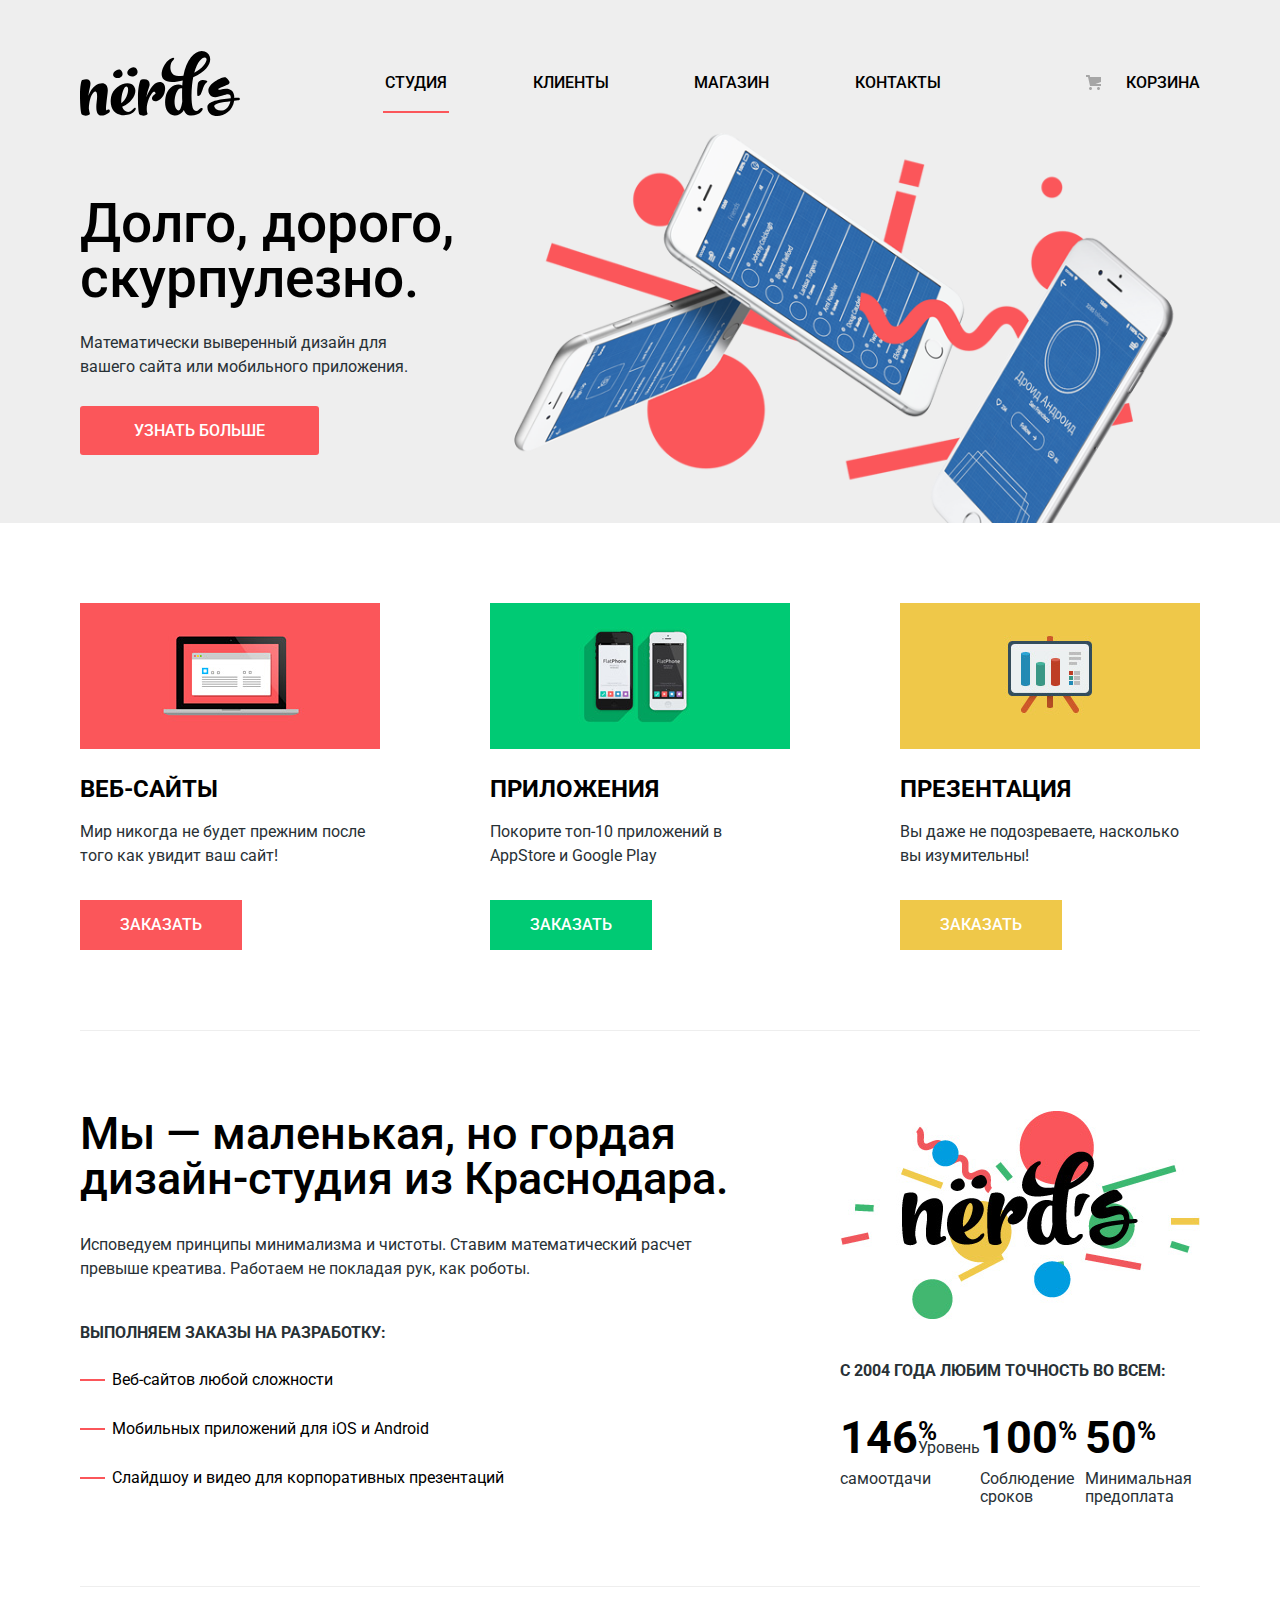
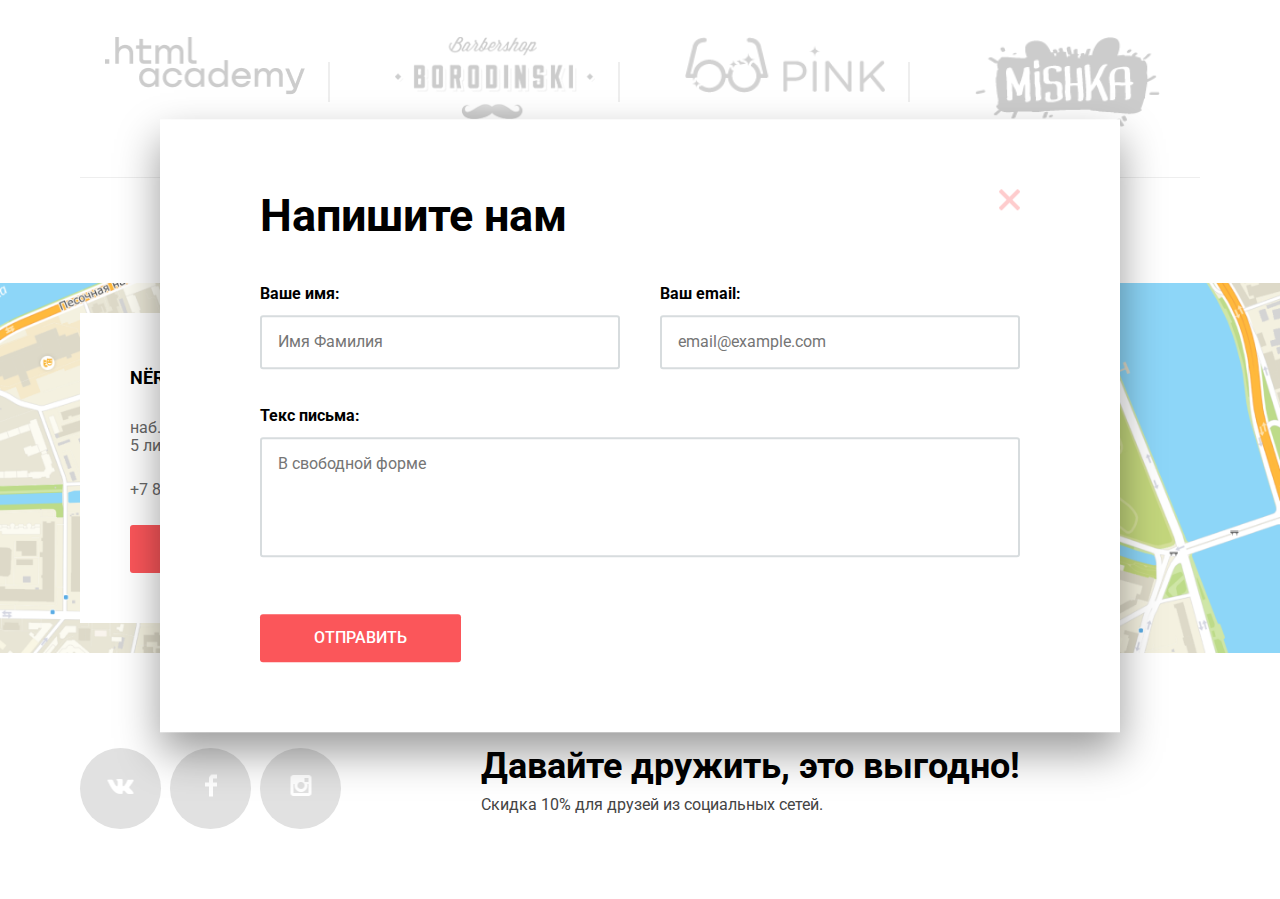
==== index.html @ 993e3c33 "доделал" ====
<!DOCTYPE html>
<html lang="ru">

<head>
  <meta charset="UTF-8">
  <meta http-equiv="X-UA-Compatible" content="IE=edge">
  <meta name="viewport" content="width=device-width, initial-scale=1.0">


  <link rel="stylesheet" href="css/normalize.css">
  <link rel="stylesheet" href="css/style.css">
  <link rel="preconnect" href="https://fonts.gstatic.com">
  <link href="https://fonts.googleapis.com/css2?family=Roboto:wght@300;400;500;700;900&display=swap" rel="stylesheet">
  <title>Nёrds</title>
</head>

<body>
  <header>
    <div class="container">
      <div class="header">
        <div class="header__inner">
          <a class="logo" href="#"><img src="images/home/logo.svg" alt="logo"></a>
          <nav class="nav">
            <ul class="nav__list">
              <li class="nav__item"><a class="nav__link active" href="#">студия</a></li>
              <li class="nav__item"><a class="nav__link" href="#">клиенты</a></li>
              <li class="nav__item"><a class="nav__link" href="#">магазин</a></li>
              <li class="nav__item"><a class="nav__link" href="#">контакты</a></li>
            </ul>
          </nav>
          <div class="basket"><a class="basket__link" href="#">Корзина</a></div>
        </div>
        <div class="title__wrapper">
          <h2 class="header__title">Долго, дорого, скурпулезно.</h2>
          <p class="header__subtitle subtitle">Математически выверенный дизайн для вашего сайта или мобильного
            приложения.</p>
          <a href="#" class="header__btn button">узнать больше</a>
        </div>
      </div>
    </div>
  </header>

  <div class="container">
    <section class="services">

      <div class="services__item">
        <img class="services__img" src="./images/home/services_1.jpg" alt="">
        <h3 class="services__title">веб-сайты</h3>
        <p class="services__subtitle subtitle">Мир никогда не будет прежним после того как увидит ваш сайт!</p>
        <button class="services__button web">заказать</button>
      </div>
      <div class="services__item">
        <img class="services__img" src="images/home/services_2.svg" alt="">
        <h3 class="services__title">приложения</h3>
        <p class="services__subtitle subtitle">Покорите топ-10 приложений в AppStore и Google Play</p>
        <button class="services__button app">заказать</button>
      </div>
      <div class="services__item">
        <img class="services__img" src="images/home/services_3.svg" alt="">
        <h3 class="services__title">презентация</h3>
        <p class="services__subtitle subtitle">Вы даже не подозреваете, насколько вы изумительны!</p>
        <button class="services__button present">заказать</button>
      </div>


    </section>
  </div>

  <div class="container">
    <section class="about">
      <div class="about__wrapper">
        <h1 class="about__title">Мы — маленькая, но гордая дизайн-студия из Краснодара.</h1>
        <p class="about__subtitle subtitle">Исповедуем принципы минимализма и чистоты. Ставим математический расчет
          превыше
          креатива. Работаем не покладая рук, как роботы.</p>
        <h4 class="about__caption">Выполняем заказы на разработку:</h4>
        <ul class="about__list">
          <li class="about__item">Веб-сайтов любой сложности</li>
          <li class="about__item">Мобильных приложений для iOS и Android</li>
          <li class="about__item">Слайдшоу и видео для корпоративных презентаций</li>
        </ul>
      </div>
      <div class="about-image__wrapper">
        <img class="about__image" src="images/home/illustration_1.png" alt="">
        <h4 class="about__caption">с 2004 года Любим точность во всем:</h4>
        <ul class="standart__list">
          <li class="standart__item"><span class="numb">146<span class="interest">%</span></span>Уровень самоотдачи</li>
          <li class="standart__item"><span class="numb">100<span class="interest">%</span></span> Соблюдение сроков</li>
          <li class="standart__item"><span class="numb">50<span class="interest">%</span></span> Минимальная предоплата
          </li>



        </ul>
      </div>
    </section>
  </div>

  <div class="container">
    <section class="partners">
      <h2 class="hidden">Партнёры</h2>
      <ul class="partners__list">
        <li class="partners__item"><a href="#" class="partners__link htmlAcademy"></a></li>
        <li class="partners__item"><a href="#" class="partners__link boroda"></a></li>
        <li class="partners__item"><a href="#" class="partners__link pink"></a></li>
        <li class="partners__item"><a href="#" class="partners__link mishka"></a></li>
      </ul>


    </section>
  </div>

  <section class="map">
    <div class="container">

      <div class="map__contacts contacts">
        <h3 class="contacts__title">nёrds design studio</h3>
        <p class="contacts__address">наб. Реки Карповки,<br> 5 лит П, Санкт-Петербург</p>
        <a href="tel:+78005558628" class="contacts__phone">+7 800 555-86-28</a>
        <button class="contacts__button button">напишите нам</button>
      </div>

      <div class="write popup ">
        <button class="write__close" type="button"></button>

        <form class="write__form form">
          <h2 class="form__title">Напишите нам</h2>
          <div class="input__wrapper">
            <p class="form__text">
              <label class="form__caption" for="name">Ваше имя:</label>
              <input class="form__input" id="name" type="text" name="name" placeholder="Имя Фамилия">
            </p>
            <p class="form__text">
              <label class="form__caption" for="login">Ваш email:</label>
              <input class="form__input" id="login" type="email" name="login" placeholder="email@example.com">
            </p>
          </div>
          <p class="form__text">
            <label class="form__caption" for="text">Текс письма:</label>
            <textarea class="form__input" id="text" name="text" placeholder="В свободной форме"></textarea>
          </p>
          <button class="form__send button" type="submit">отправить</button>

        </form>
      </div>
    </div>
  </section>




  <footer class="footer">
    <div class="container">
      <div class="footer__inner">
        <ul class="social__list">
          <li class="social__item"> <a href="#" class="social__link vk"></a> </li>
          <li class="social__item"> <a href="#" class="social__link fb"></a> </li>
          <li class="social__item"> <a href="#" class="social__link inst"></a> </li>
        </ul>
        <div class="footer__text">
          <h3 class="text__title">Давайте дружить, это выгодно!</h3>
          <p class="text__subtitle">Скидка 10% для друзей из социальных сетей.</p>
        </div>
      </div>
    </div>
  </footer>


  <script src="js/main.js"></script>
</body>



</html>
---- css/style.css ----
:root {
  /* font-size: calc(0.5em + 1vw); */
  --red: #fb565a;
}

.container {
  max-width: 1160px;
  width: 100%;
  margin: 0 auto;
  padding: 0 20px;
}
body {
  font-size: 16px;
  line-height: 24px;
  font-family: "Roboto", sans-serif;
}
header {
  background-color: #eee;
  padding-top: 50px;
}
.header__inner {
  display: flex;
  justify-content: space-between;
  align-items: center;
}
/* .logo{
  width: 1600px;
}
.logo img {
  max-width: 160px;
  width: 100%;
} */
.logo:hover {
  opacity: 0.7;
}
.logo:active {
  opacity: 0.3;
}
.nav {
  flex-basis: 50%;
}
.nav__list {
  display: flex;
  flex-wrap: wrap;
  justify-content: space-between;
}
.nav__item {
  text-transform: uppercase;
  /* margin: 0 20.5px; */
}
.nav__link {
  padding: 1px 2px;
  color: black;
  font-weight: 500;

  transition: all;
  transition-duration: 0.2s;
}
.nav__link:hover,
.basket__link:hover {
  color: var(--red);
}
.nav__link:active,
.basket__link:active {
  color: rgba(0, 0, 0, 0.3);
}
.nav__link.active {
  padding-bottom: 19px;
  border-bottom: solid var(--red) 2px;
}
.nav__link.active:hover {
  color: black;
}
.basket__link {
  text-transform: uppercase;
  color: #000;
  font-weight: 500;
  background-image: url(../images/home/icon-cart.svg);
  background-repeat: no-repeat;
  background-size: 15px;
  background-position: left;
  padding-left: 40px;
}
.title__wrapper {
  padding-top: 80px;
  padding-bottom: 80px;
  background-image: url(../images/home/illustration_2.png);
  background-repeat: no-repeat;
  background-size: contain;
  background-position: right;
}
.header__title {
  max-width: 500px;
  font-size: 55px;
  line-height: 55px;
  font-weight: 500;
  margin-bottom: 25px;
}
.header__subtitle {
  max-width: 350px;
  margin-bottom: 40px;

  color: #283136;
}
.button {
  background-color: var(--red);
  text-transform: uppercase;
  font-weight: 500;
  line-height: 18px;
  color: #fff;
  padding: 15px 54px;
  border-radius: 3px;

  transition: all;
  transition-duration: 0.2s;
}
.button:hover {
  background-color: #e74246;
}
.button:active {
  background-color: #d7373b;
  color: rgba(255, 255, 255, 0.3);
}

.services {
  width: 100%;
  padding: 80px 0;
  display: flex;
  flex-wrap: wrap;
  justify-content: space-between;
  border-bottom: 1px solid #eee;
}
.services__item {
  max-width: 300px;
}
.services__title {
  text-transform: uppercase;

  font-weight: 700;
  font-size: 24px;
  line-height: 30px;
  margin: 25px 0 16px;
}

.subtitle {
  line-height: 24px;

  color: #283136;
}
.services__button {
  text-transform: uppercase;
  font-weight: 500;
  line-height: 18px;
  color: #fff;
  padding: 16px 40px;
  margin-top: 32px;

  transition: all;
  transition-duration: 0.2s;
}
.web {
  background-color: var(--red);
}
.web:hover {
  background-color: #e74246;
}
.web:active {
  background-color: #d7373b;
  color: rgba(255, 255, 255, 0.3);
}

.app {
  background-color: #00ca74;
}
.app:hover {
  background-color: #00bc6c;
}
.app:active {
  background-color: #00aa62;
  color: rgba(255, 255, 255, 0.3);
}
.present {
  background-color: #efc849;
}
.present:hover {
  background-color: #eab534;
}
.present:active {
  background-color: #e5a722;
  color: rgba(255, 255, 255, 0.3);
}
.about {
  display: flex;
  justify-content: space-between;
  flex-wrap: wrap;
  padding: 80px 0;
  border-bottom: 1px solid #eee;
}
.about__wrapper {
  max-width: 650px;
  width: 100%;
}
.about-image__wrapper {
  max-width: 360px;
  width: 100%;
}
.about__title {
  font-weight: 500;
  font-size: 45px;
  line-height: 45px;
  margin-bottom: 32px;
}
.about__caption {
  font-weight: 700;

  line-height: 24px;

  text-transform: uppercase;

  color: #283136;
  margin: 40px 0 23px;
}
.about__item {
  position: relative;
  padding-left: 32px;
  margin-bottom: 25px;
}
.about__item:last-child {
  margin-bottom: 0;
}
.about__item::before {
  content: "";
  display: block;
  width: 25px;
  height: 2px;
  background-color: var(--red);
  position: absolute;
  left: 0;
  top: 50%;
  transform: translateY(-50%);
}
.standart__list {
  display: flex;
  flex-wrap: nowrap;
}
.standart__item {
  line-height: 18px;
  color: #283136;
}
.numb {
  font-weight: 700;
  font-size: 45px;
  line-height: 64px;
  color: #000000;
  position: relative;
}

.interest {
  /* display: inline-block; */
  position: absolute;
  font-size: 26px;
  line-height: 40px;
  /* margin-bottom: 50px; */
  top: 0;
  left: 100%;
}
.partners {
  padding: 50px 0;
  border-bottom: 1px solid #eee;
}
.partners__list {
  display: flex;
  flex-wrap: wrap;
  justify-content: space-between;
}
.partners__item {
  max-width: 250px;
  width: 100%;
  position: relative;
}
.partners__item::after {
  content: "";
  display: block;
  position: absolute;
  width: 2px;
  height: 40px;
  background-color: #eee;
  right: 0;

  bottom: 50%;
  transform: translateY(50%);
}
.partners__item:last-child::after {
  display: none;
}
.partners__link {
  display: block;
  max-width: 200px;
  width: 100%;
  background-repeat: no-repeat;
  background-size: contain;
  min-height: 90px;
  margin: 0 auto;
  opacity: 0.2;
}
.partners__link:hover {
  opacity: 1;
}
.partners__link:active {
  opacity: 0.1;
}
.htmlAcademy {
  background-image: url(../images/home/partners_1.png);
}
.boroda {
  background-image: url(../images/home/partners_2.png);
}
.pink {
  background-image: url(../images/home/partners_3.png);
}
.mishka {
  background-image: url(../images/home/partners_4.png);
}
.map {
  background-image: url(../images/home/map.png);
  background-repeat: no-repeat;
  background-position: center;
  background-size: contain;
  /* min-height: 416px; */
  /* max-width: 1440px;
  margin: 0 auto; */
  margin-top: 80px;
  padding: 55px 0;

  position: relative;
}
.map__inner {
  background-image: url(../images/home/map.png);
  background-repeat: no-repeat;
  background-position: center;
  background-size: cover;
  padding: 55px 0;
}
.contacts::after {
  content: url(../images/home/map-marker.png);
  position: absolute;
  /* top: 22%;
  left: 60%; */
  top: 70px;
  left: 900px;
}
.contacts {
  background-color: #fff;
  max-width: 320px;
  height: 310px;
  margin: 0;
  padding: 0;
  /* text-align: center; */
  /* align-content: center; */
  display: flex;
  flex-direction: column;
  /* align-content: center; */
  /* align-items: center; */
  justify-content: space-between;

  padding: 50px;
}

.contacts__title {
  text-transform: uppercase;
  font-weight: 700;
  font-size: 18px;
  line-height: 30px;
}

.contacts__address,
.contacts__phone {
  color: #666666;
  line-height: 18px;
}
.contacts__button {
  padding: 15px 0;
}

.popup {
  position: absolute;
  background-color: #fff;
  top: 40%;
  left: 50%;
  transform: translate(-50%, -50%);
  max-width: 960px;
  width: 100%;

  box-shadow: 0px 20px 40px rgba(0, 0, 0, 0.4);
  padding: 70px 100px;
  z-index: 1000;
  /* opacity: 0; */
  /* visibility: hidden; */
  /* display: none; */
}

.form__title {
  font-weight: 700;
  font-size: 45px;
  line-height: 53px;
  margin-bottom: 40px;
}

.input__wrapper {
  display: flex;
  margin-bottom: 35px;
  justify-content: space-between;
}
.input__wrapper .form__text {
  max-width: 360px;
  width: 100%;
}
.form__caption {
  font-weight: 700;
  display: block;
  margin-bottom: 9px;
}
.form__input {
  border: 2px solid #d7dcde;
  box-sizing: border-box;
  border-radius: 3px;
  padding: 16px;
  margin: 0;

  width: 100%;
}
#text {
  resize: none;
  height: 120px;
}
.write__close {
  position: absolute;
  background-image: url(../images/home/close.png);
  background-repeat: no-repeat;
  background-position: center;
  background-color: transparent;
  background-size: contain;
  width: 21px;
  height: 21px;
  top: 70px;
  right: 100px;
  opacity: 0.3;
}
.write__close:hover {
  opacity: 1;
}
.write__close:active {
  opacity: 0.1;
}
.form__send {
  margin-top: 50px;
}
.footer {
  padding: 70px 0;
}
.footer__inner {
  display: flex;
}
.social__list {
  display: flex;
  max-width: 261px;
  width: 100%;
  justify-content: space-between;
}
.social__link {
  display: block;
  width: 81px;
  height: 81px;
  border-radius: 40.5px;
  position: relative;
  background-color: #e1e1e1;
}
.social__link::after {
  position: absolute;
  top: 50%;
  left: 50%;
  transform: translate(-50%, -50%);
}
.vk::after {
  content: url(../images/home/icon-vk.png);
}
.fb::after {
  content: url(../images/home/icon-fb.png);
}
.inst::after {
  content: url(../images/home/icon-insta.png);
}
.social__link:hover {
  background-color: #e74246;
}
.social__link:active {
  background-color: #d7373b;
  box-shadow: inset 0px 3px 0px rgba(0, 1, 1, 0.1);
}
.social__link:active.social__link::after {
  opacity: 0.1;
}
.footer__text {
  margin-left: 140px;
}
.text__title {
  font-weight: 700;
  font-size: 36px;
  line-height: 36px;
  margin-bottom: 10px;
}
.text__subtitle {
  line-height: 22px;
  color: #444444;
}
.hidden {
  position: absolute;
  opacity: 0;
}

dot {
  position: absolute;
  display: block;
  border: 2px solid red;
  border-radius: 50px;
  height: 100px;
  width: 100px;
}
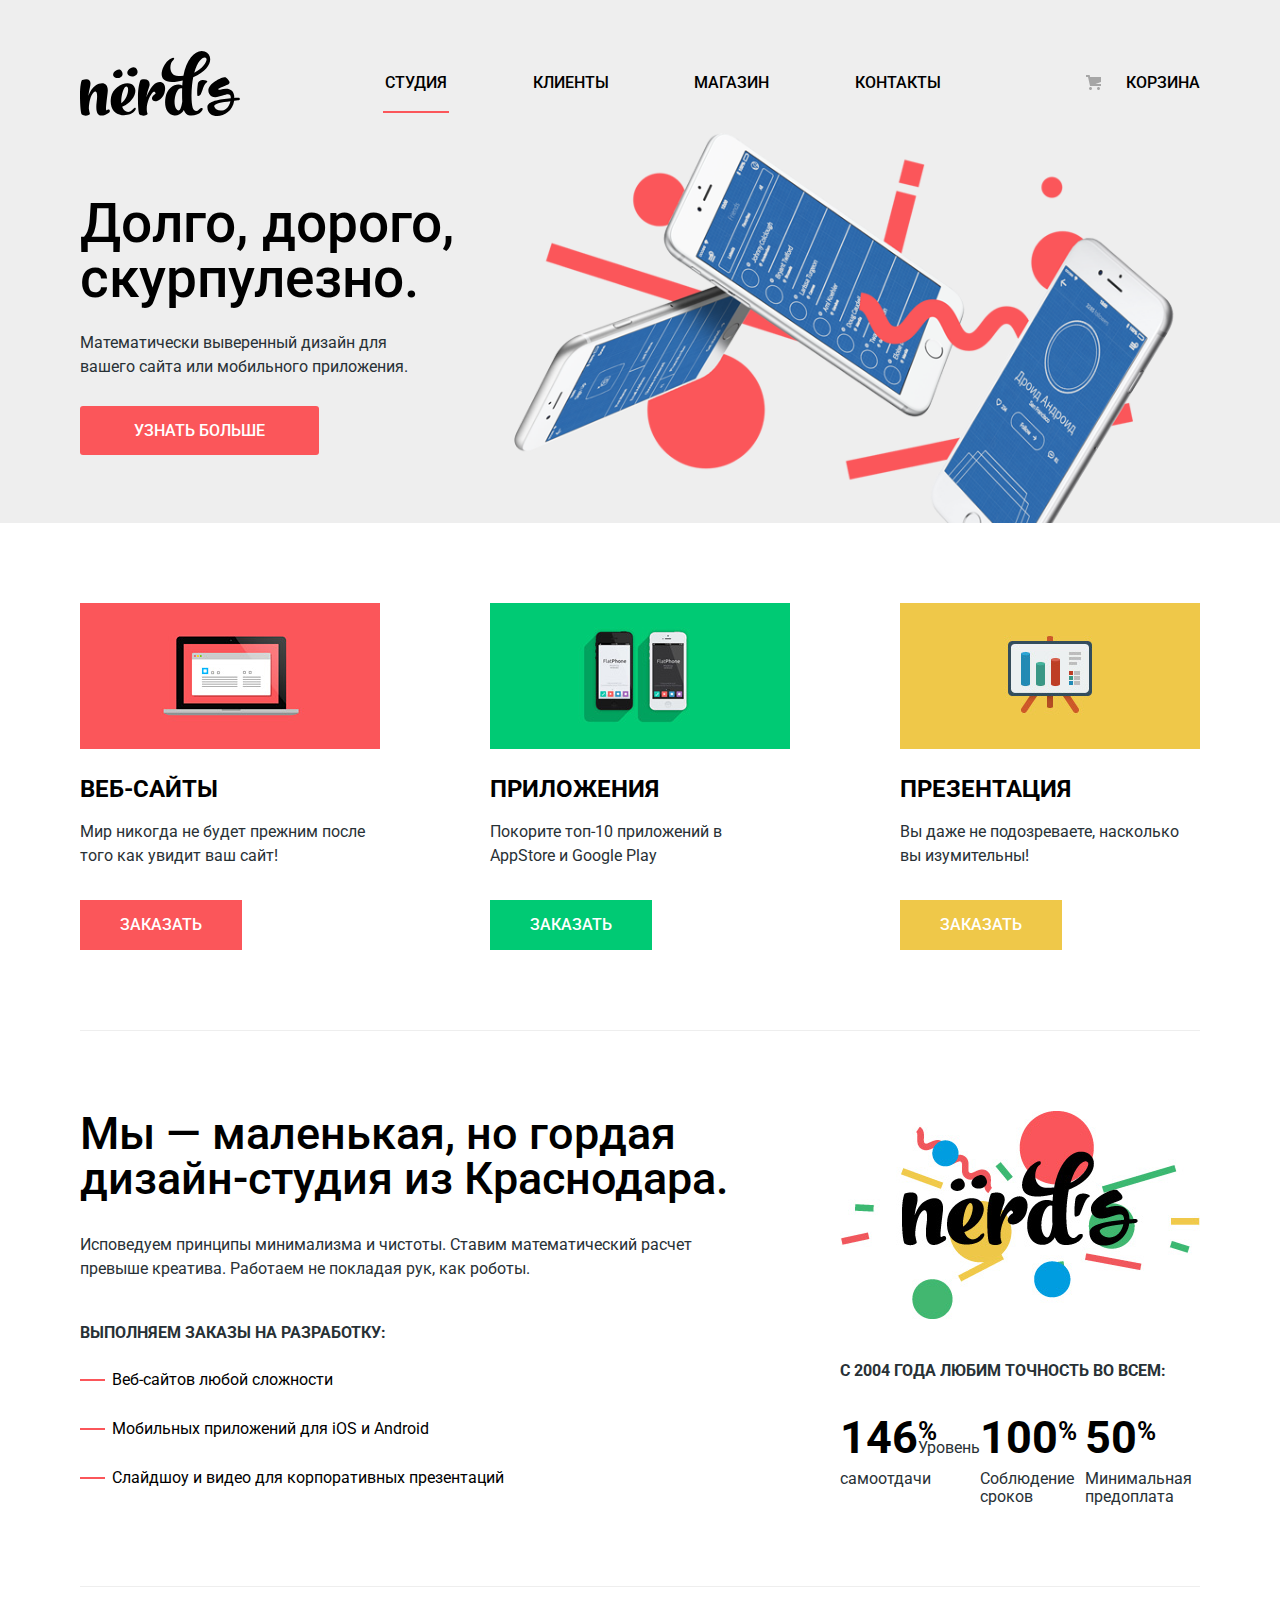
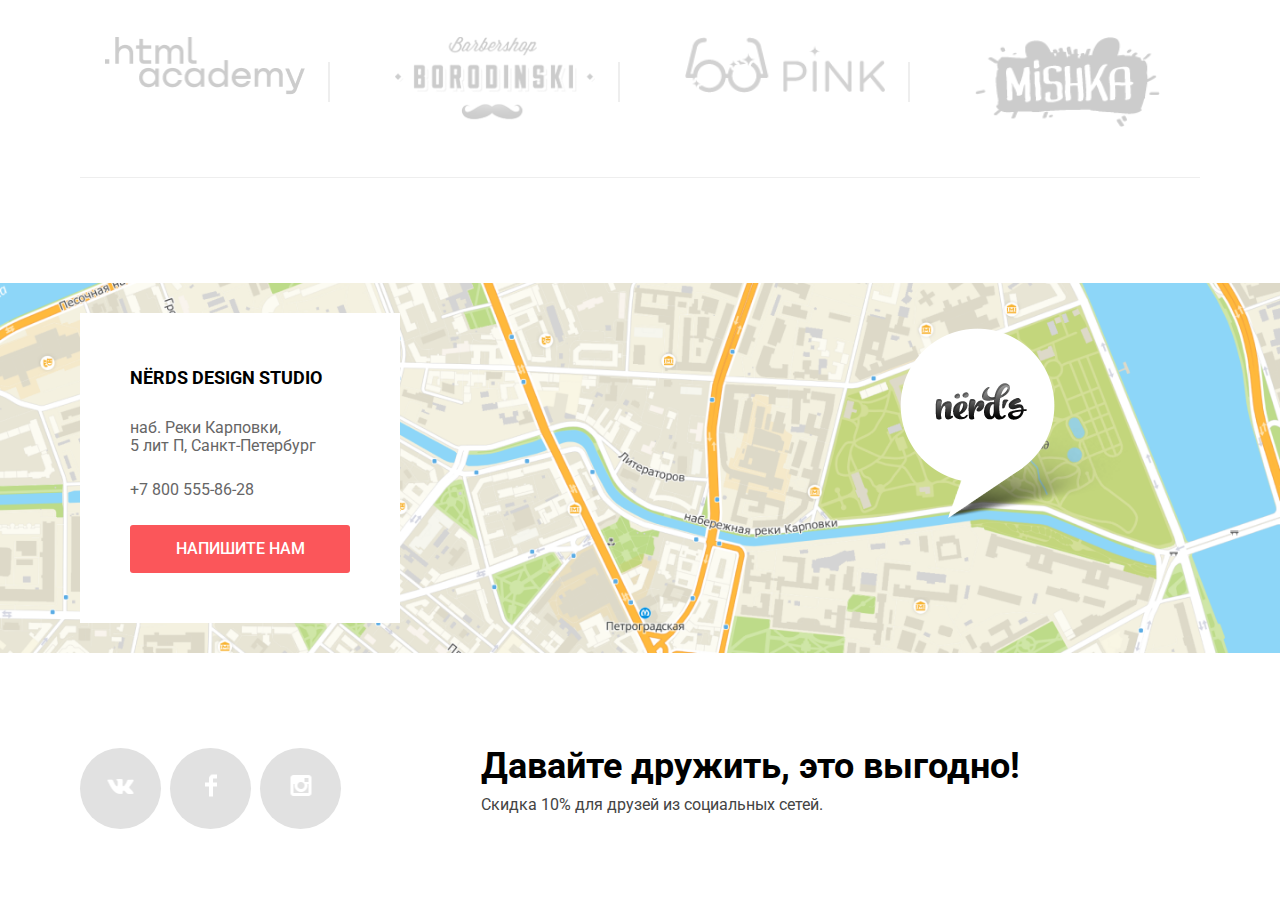
==== commit 6dc99b60: "open" ====
--- a/index.html
+++ b/index.html
@@ -120,7 +120,7 @@
         <button class="contacts__button button">напишите нам</button>
       </div>
 
-      <div class="write popup ">
+      <div class="write popup hidden ">
         <button class="write__close" type="button"></button>
 
         <form class="write__form form">
--- a/css/style.css
+++ b/css/style.css
@@ -394,9 +394,19 @@
   box-shadow: 0px 20px 40px rgba(0, 0, 0, 0.4);
   padding: 70px 100px;
   z-index: 1000;
+  display: block;
   /* opacity: 0; */
   /* visibility: hidden; */
   /* display: none; */
+}
+.hidden {
+  position: absolute;
+  /* opacity: 0; */
+  top: -100%;
+  display: none;
+
+  transition: all;
+  transition-duration: 0.2s;
 }
 
 .form__title {
@@ -513,16 +523,5 @@
   line-height: 22px;
   color: #444444;
 }
-.hidden {
-  position: absolute;
-  opacity: 0;
-}
-
-dot {
-  position: absolute;
-  display: block;
-  border: 2px solid red;
-  border-radius: 50px;
-  height: 100px;
-  width: 100px;
-}
+
+
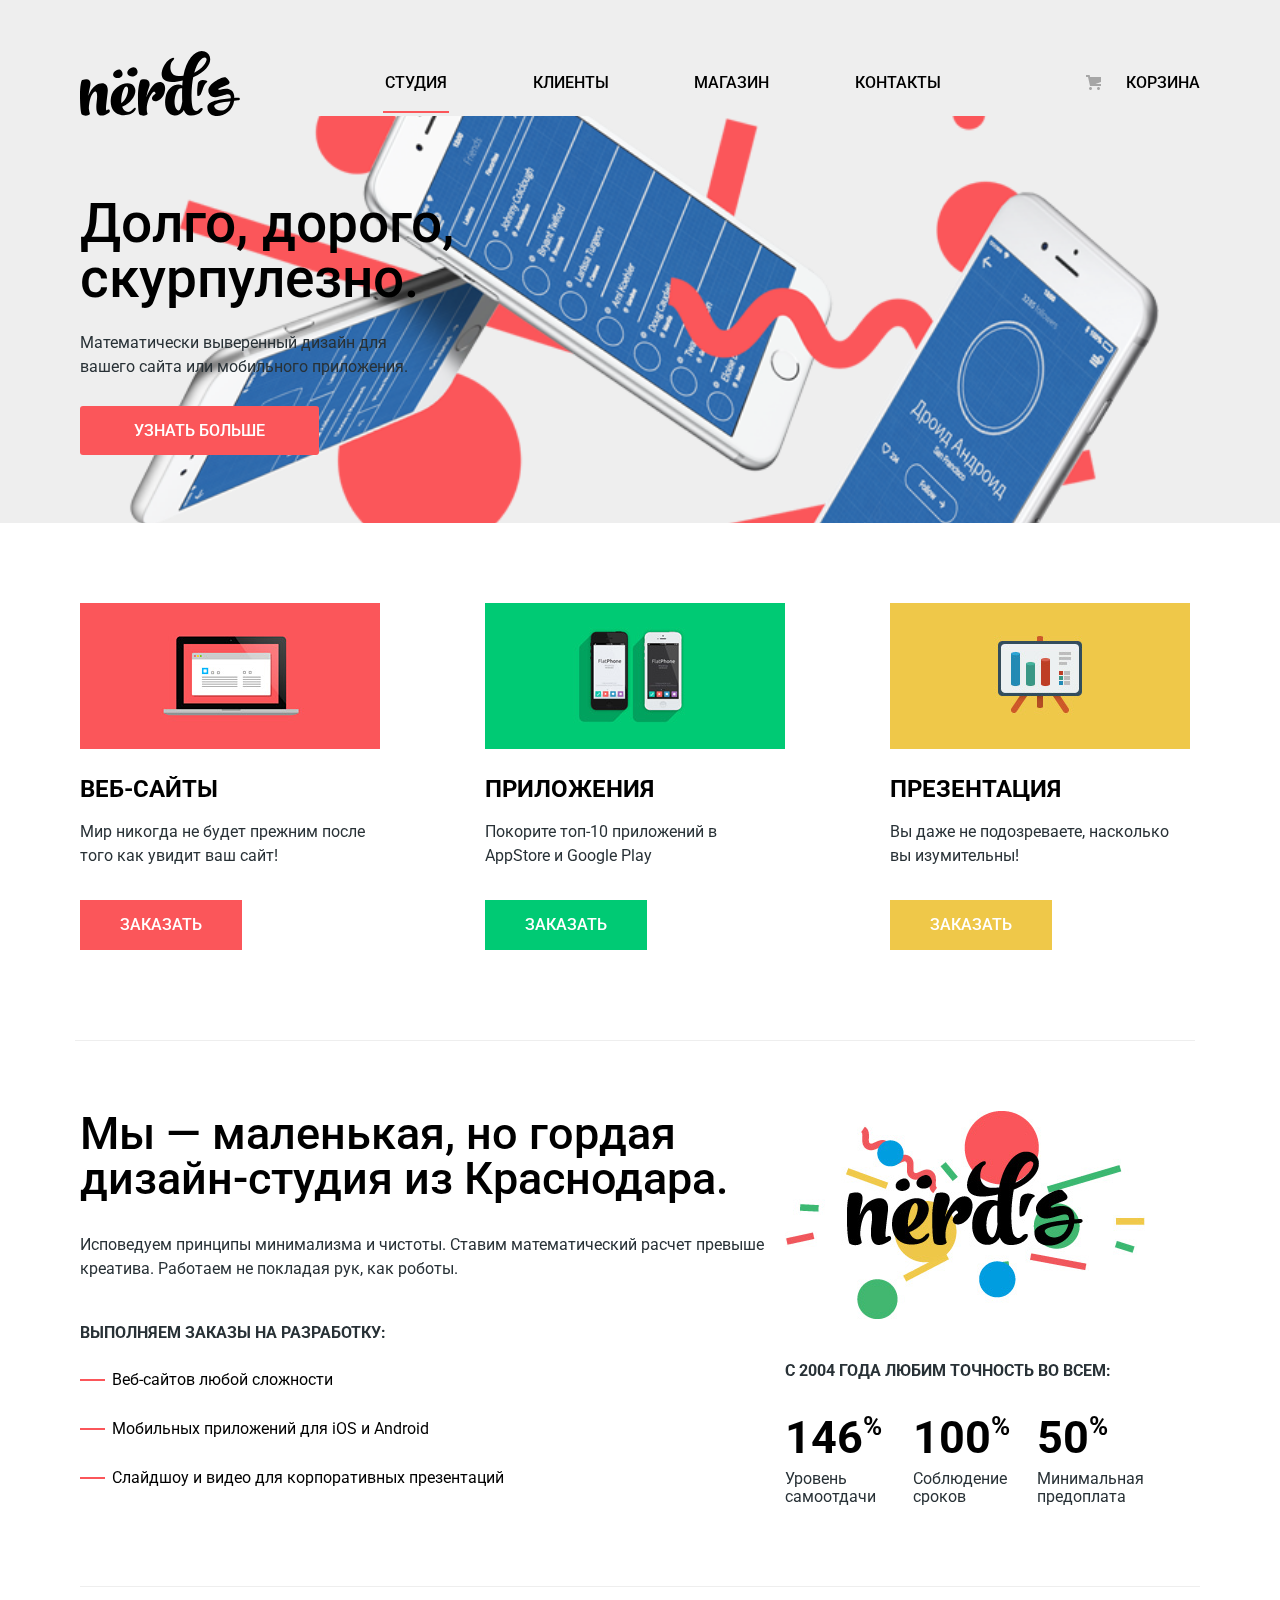
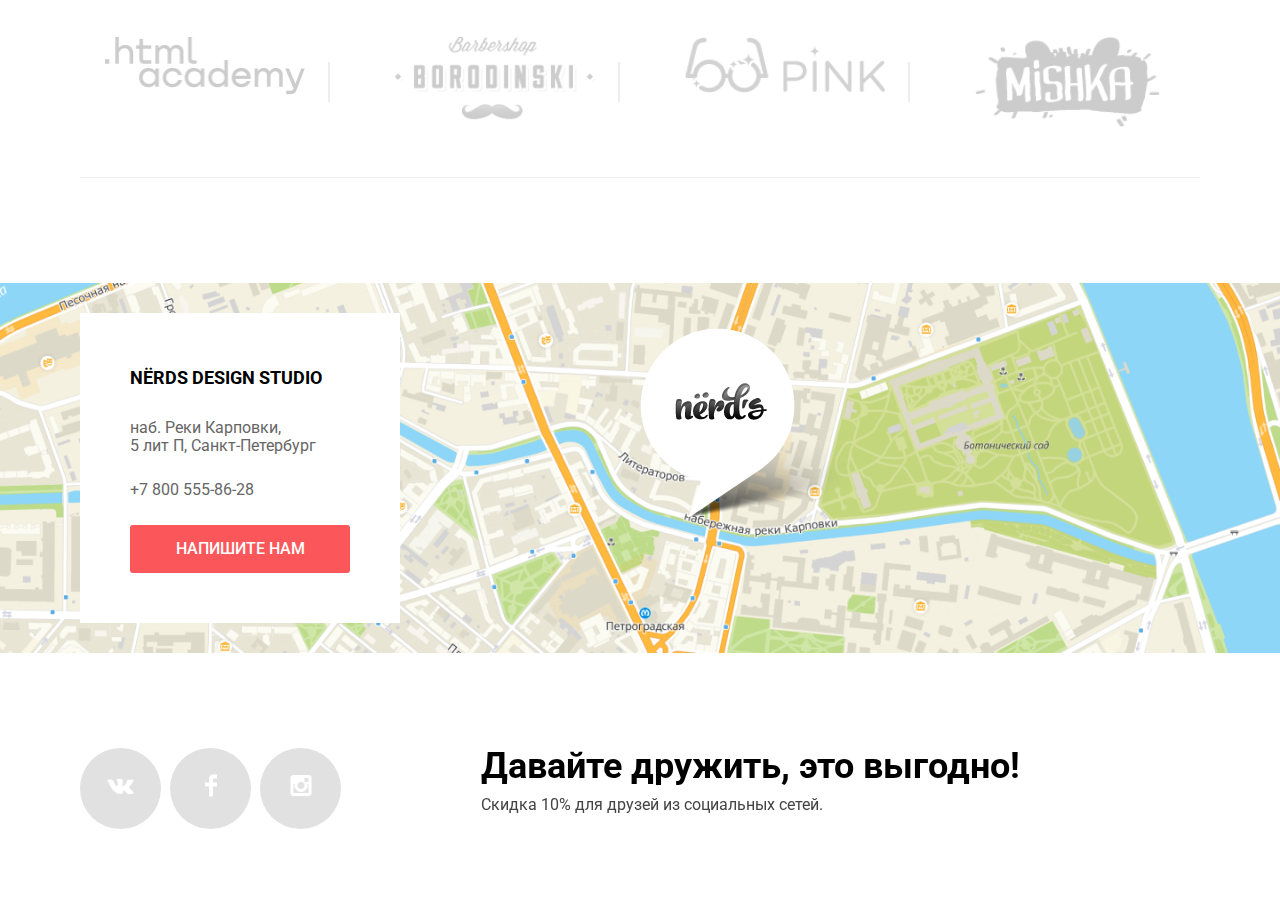
==== commit c2fbb93f: "popup" ====
--- a/index.html
+++ b/index.html
@@ -120,7 +120,7 @@
         <button class="contacts__button button">напишите нам</button>
       </div>
 
-      <div class="write popup hidden ">
+      <div class="write popup">
         <button class="write__close" type="button"></button>
 
         <form class="write__form form">
--- a/css/style.css
+++ b/css/style.css
@@ -86,7 +86,7 @@
   padding-bottom: 80px;
   background-image: url(../images/home/illustration_2.png);
   background-repeat: no-repeat;
-  background-size: contain;
+  background-size: cover;
   background-position: right;
 }
 .header__title {
@@ -129,9 +129,14 @@
   flex-wrap: wrap;
   justify-content: space-between;
   border-bottom: 1px solid #eee;
+
+  margin: -10px -5px;
 }
 .services__item {
   max-width: 300px;
+  /* width: 100%; */
+  margin: 10px 5px;
+  /* flex-basis: 300px; */
 }
 .services__title {
   text-transform: uppercase;
@@ -197,12 +202,16 @@
   border-bottom: 1px solid #eee;
 }
 .about__wrapper {
-  max-width: 650px;
-  width: 100%;
+  /* max-width: 650px;
+  width: 100%; */
+  flex: 1 1 650px;
+  /* border: 1px solid red */
 }
 .about-image__wrapper {
-  max-width: 360px;
-  width: 100%;
+  /* max-width: 360px;
+  width: 100%; */
+  flex: 1 1 360px;
+  /* border: 1px solid blue; */
 }
 .about__title {
   font-weight: 500;
@@ -244,6 +253,8 @@
   flex-wrap: nowrap;
 }
 .standart__item {
+  display: flex;
+  flex-direction: column;
   line-height: 18px;
   color: #283136;
 }
@@ -262,7 +273,7 @@
   line-height: 40px;
   /* margin-bottom: 50px; */
   top: 0;
-  left: 100%;
+  /* left: 100%; */
 }
 .partners {
   padding: 50px 0;
@@ -347,7 +358,7 @@
   /* top: 22%;
   left: 60%; */
   top: 70px;
-  left: 900px;
+  left: 50%;
 }
 .contacts {
   background-color: #fff;
@@ -385,7 +396,7 @@
 .popup {
   position: absolute;
   background-color: #fff;
-  top: 40%;
+
   left: 50%;
   transform: translate(-50%, -50%);
   max-width: 960px;
@@ -393,20 +404,24 @@
 
   box-shadow: 0px 20px 40px rgba(0, 0, 0, 0.4);
   padding: 70px 100px;
+  display: block;
+
+  opacity: 0;
+  top: -100%;
+  z-index: -1;
+}
+.visible {
+  opacity: 1;
+  top: 40%;
   z-index: 1000;
-  display: block;
-  /* opacity: 0; */
-  /* visibility: hidden; */
-  /* display: none; */
-}
-.hidden {
-  position: absolute;
-  /* opacity: 0; */
-  top: -100%;
-  display: none;
 
   transition: all;
   transition-duration: 0.2s;
+}
+.hidden {
+  position: absolute;
+  /* opacity: 0; */
+  display: none;
 }
 
 .form__title {
@@ -523,5 +538,3 @@
   line-height: 22px;
   color: #444444;
 }
-
-
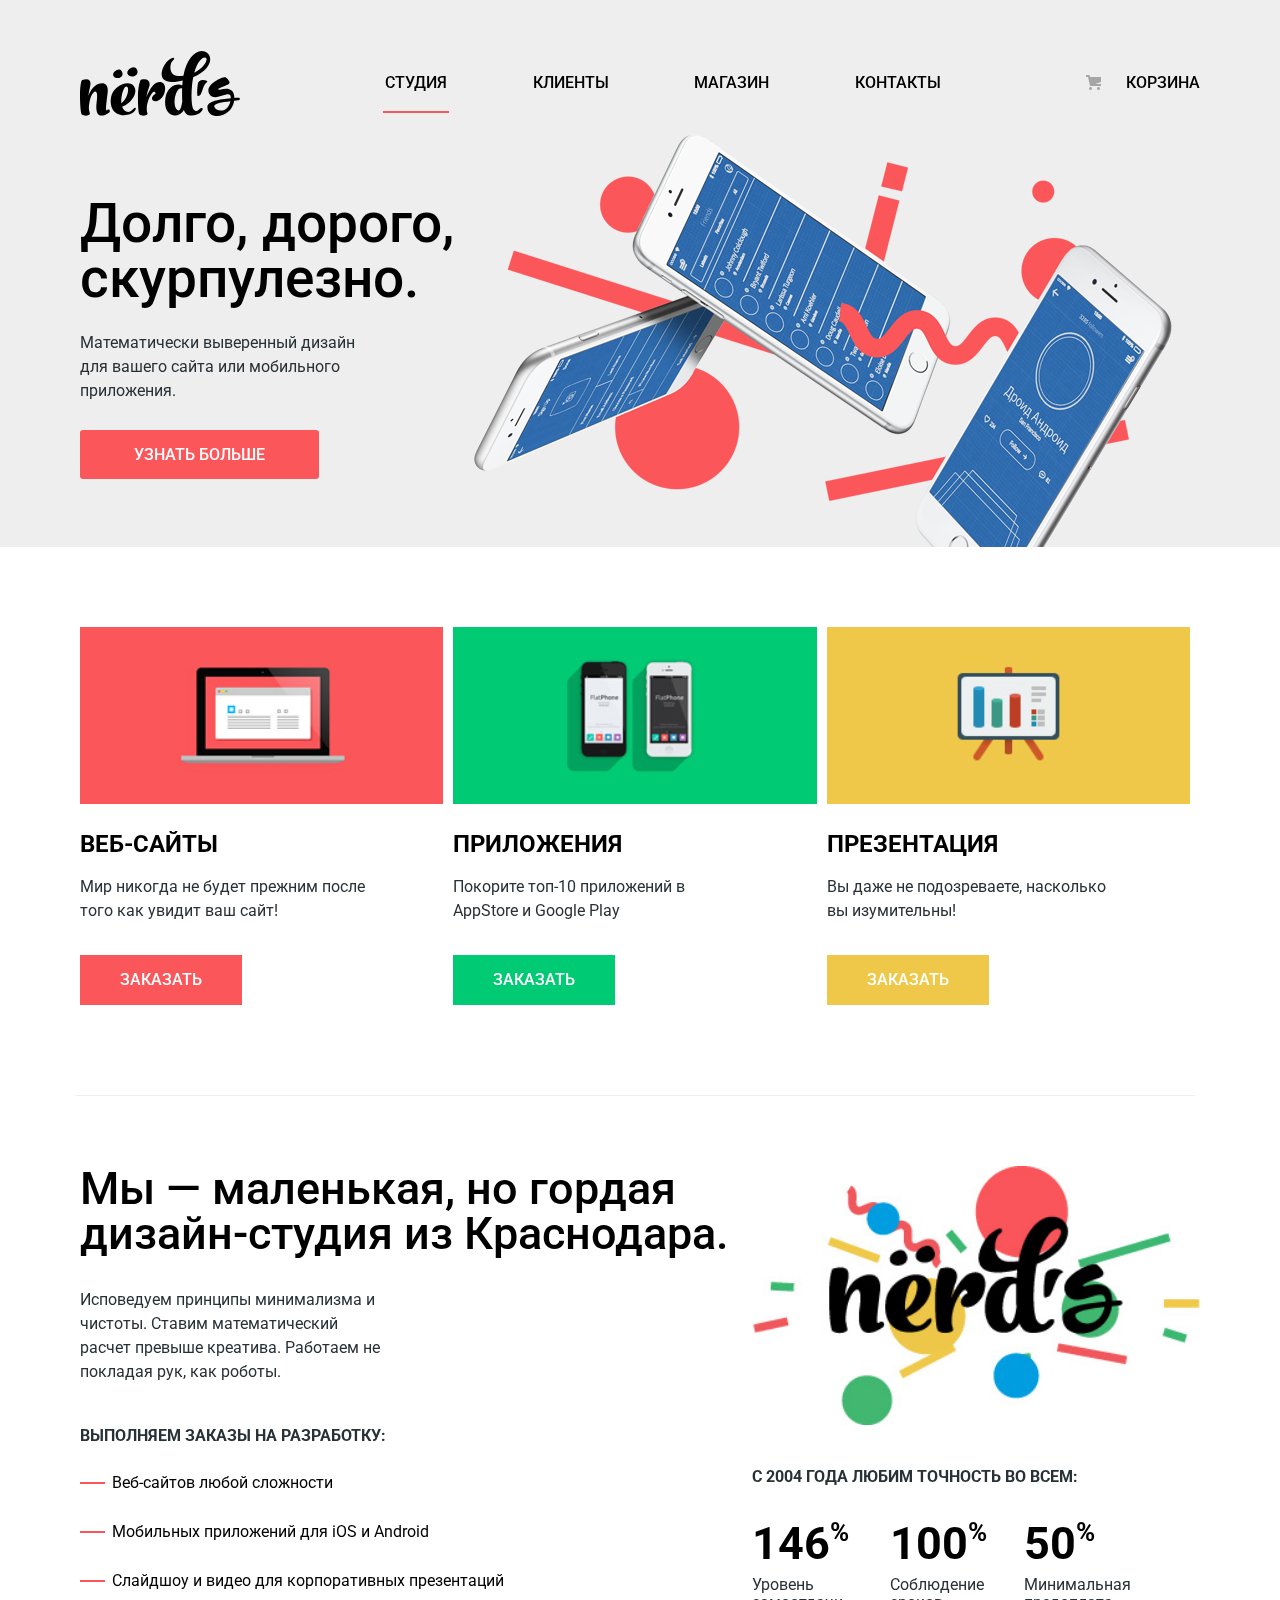
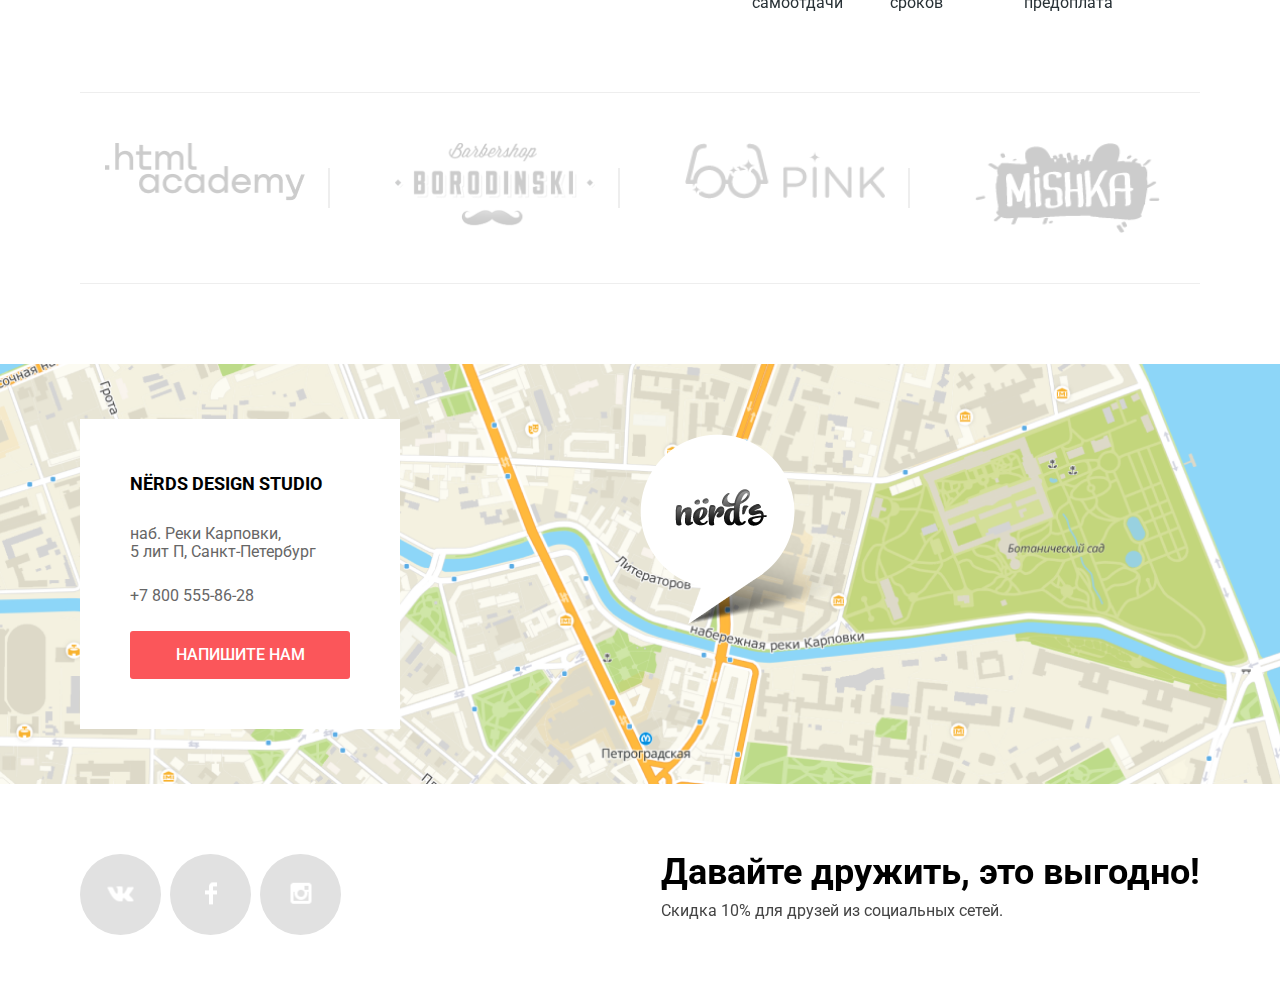
==== commit 4a05c427: "catalog" ====
--- a/index.html
+++ b/index.html
@@ -24,7 +24,7 @@
             <ul class="nav__list">
               <li class="nav__item"><a class="nav__link active" href="#">студия</a></li>
               <li class="nav__item"><a class="nav__link" href="#">клиенты</a></li>
-              <li class="nav__item"><a class="nav__link" href="#">магазин</a></li>
+              <li class="nav__item"><a class="nav__link" href="catalog.html">магазин</a></li>
               <li class="nav__item"><a class="nav__link" href="#">контакты</a></li>
             </ul>
           </nav>
--- a/css/style.css
+++ b/css/style.css
@@ -23,13 +23,11 @@
   justify-content: space-between;
   align-items: center;
 }
-/* .logo{
-  width: 1600px;
-}
+
 .logo img {
   max-width: 160px;
   width: 100%;
-} */
+}
 .logo:hover {
   opacity: 0.7;
 }
@@ -86,7 +84,7 @@
   padding-bottom: 80px;
   background-image: url(../images/home/illustration_2.png);
   background-repeat: no-repeat;
-  background-size: cover;
+  background-size: contain;
   background-position: right;
 }
 .header__title {
@@ -98,6 +96,7 @@
 }
 .header__subtitle {
   max-width: 350px;
+  width: 100%;
   margin-bottom: 40px;
 
   color: #283136;
@@ -133,10 +132,11 @@
   margin: -10px -5px;
 }
 .services__item {
-  max-width: 300px;
-  /* width: 100%; */
+  flex: 1 1 300px;
   margin: 10px 5px;
-  /* flex-basis: 300px; */
+}
+.services__img {
+  width: 100%;
 }
 .services__title {
   text-transform: uppercase;
@@ -148,6 +148,7 @@
 }
 
 .subtitle {
+  max-width: 300px;
   line-height: 24px;
 
   color: #283136;
@@ -204,14 +205,17 @@
 .about__wrapper {
   /* max-width: 650px;
   width: 100%; */
-  flex: 1 1 650px;
+  flex: 1 1 60%;
   /* border: 1px solid red */
 }
 .about-image__wrapper {
   /* max-width: 360px;
   width: 100%; */
-  flex: 1 1 360px;
+  flex: 1 1 40%;
   /* border: 1px solid blue; */
+}
+.about__image {
+  width: 100%;
 }
 .about__title {
   font-weight: 500;
@@ -336,7 +340,7 @@
   background-image: url(../images/home/map.png);
   background-repeat: no-repeat;
   background-position: center;
-  background-size: contain;
+  background-size: cover;
   /* min-height: 416px; */
   /* max-width: 1440px;
   margin: 0 auto; */
@@ -345,13 +349,7 @@
 
   position: relative;
 }
-.map__inner {
-  background-image: url(../images/home/map.png);
-  background-repeat: no-repeat;
-  background-position: center;
-  background-size: cover;
-  padding: 55px 0;
-}
+
 .contacts::after {
   content: url(../images/home/map-marker.png);
   position: absolute;
@@ -485,12 +483,14 @@
 }
 .footer__inner {
   display: flex;
+  justify-content: space-between;
 }
 .social__list {
   display: flex;
   max-width: 261px;
   width: 100%;
   justify-content: space-between;
+  flex-wrap: wrap;
 }
 .social__link {
   display: block;
@@ -504,7 +504,7 @@
   position: absolute;
   top: 50%;
   left: 50%;
-  transform: translate(-50%, -50%);
+  transform: translate(-50%, -40%);
 }
 .vk::after {
   content: url(../images/home/icon-vk.png);
@@ -525,9 +525,7 @@
 .social__link:active.social__link::after {
   opacity: 0.1;
 }
-.footer__text {
-  margin-left: 140px;
-}
+
 .text__title {
   font-weight: 700;
   font-size: 36px;
@@ -538,3 +536,165 @@
   line-height: 22px;
   color: #444444;
 }
+
+@media (max-width: 950px) {
+  .services__item {
+    max-width: 100%;
+
+    margin: 10px 5px;
+  }
+}
+
+@media (max-width: 700px) {
+  .nav {
+    display: none;
+  }
+  .header__title {
+    font-size: 25px;
+    line-height: 25px;
+  }
+  .contacts::after {
+    content: "";
+  }
+}
+
+@media (max-width: 425px) {
+  .button {
+    display: block;
+  }
+  header {
+    padding-top: 20px;
+  }
+  .title__wrapper {
+    padding-top: 20px;
+    padding-bottom: 20px;
+    background-image: none;
+    text-align: center;
+  }
+  .header__subtitle {
+    margin: 0 auto;
+    margin-bottom: 40px;
+    color: #283136;
+  }
+  .services {
+
+    margin: 0;
+    padding: 0;
+  }
+
+  .services__button {
+    width: 100%;
+  }
+  .about {
+    padding: 20px 0;
+  }
+  .about__title {
+    font-size: 25px;
+    line-height: 25px;
+    margin-bottom: 15px;
+  }
+  .standart__list {
+    display: flex;
+    flex-wrap: wrap;
+  }
+
+  .standart__item {
+    /* display: none; */
+    max-width: 100%;
+    overflow: hidden;
+    font-size: 14px;
+  }
+  .numb {
+    font-size: 26px;
+    line-height: 40px;
+  }
+
+  .interest {
+    position: absolute;
+    font-size: 14px;
+    line-height: 20px;
+    top: 0;
+  }
+  .about__caption {
+    margin: 20px 0 10px;
+  }
+
+  .partners {
+    padding: 20px 0;
+  }
+  .partners__item {
+    max-width: 100%;
+    padding: 10px 0;
+  }
+  .partners__item::after {
+    display: none;
+  }
+  .partners__link {
+    max-width: 100%;
+
+    background-position: center;
+  }
+
+  .map {
+    margin-top: 20px;
+    padding: 20px 0;
+
+    position: relative;
+  }
+  .contacts {
+    max-width: 100%;
+
+    text-align: center;
+
+    padding: 50px 20px 20px;
+  }
+
+  .popup {
+    padding: 10px 30px;
+  }
+  .form__title {
+    font-size: 25px;
+    line-height: 20px;
+  }
+  .input__wrapper {
+    display: block;
+    margin-bottom: 5px;
+  }
+
+  .form__caption {
+    margin-bottom: 5px;
+  }
+  .form__input {
+    margin-bottom: 10px;
+  }
+  .write__close {
+    width: 15px;
+    height: 15px;
+    top: 10px;
+    right: 30px;
+  }
+  .form__send {
+    margin-top: 10px;
+    width: 100%;
+  }
+  .footer {
+    padding: 20px 0;
+  }
+  .footer__inner {
+    display: flex;
+    justify-content: right;
+  }
+  .social__list {
+    flex-basis: 70px;
+  }
+  .social__link {
+    width: 50px;
+    height: 50px;
+    border-radius: 25px;
+  }
+
+  .text__title {
+    font-size: 18px;
+    line-height: 18px;
+  }
+}
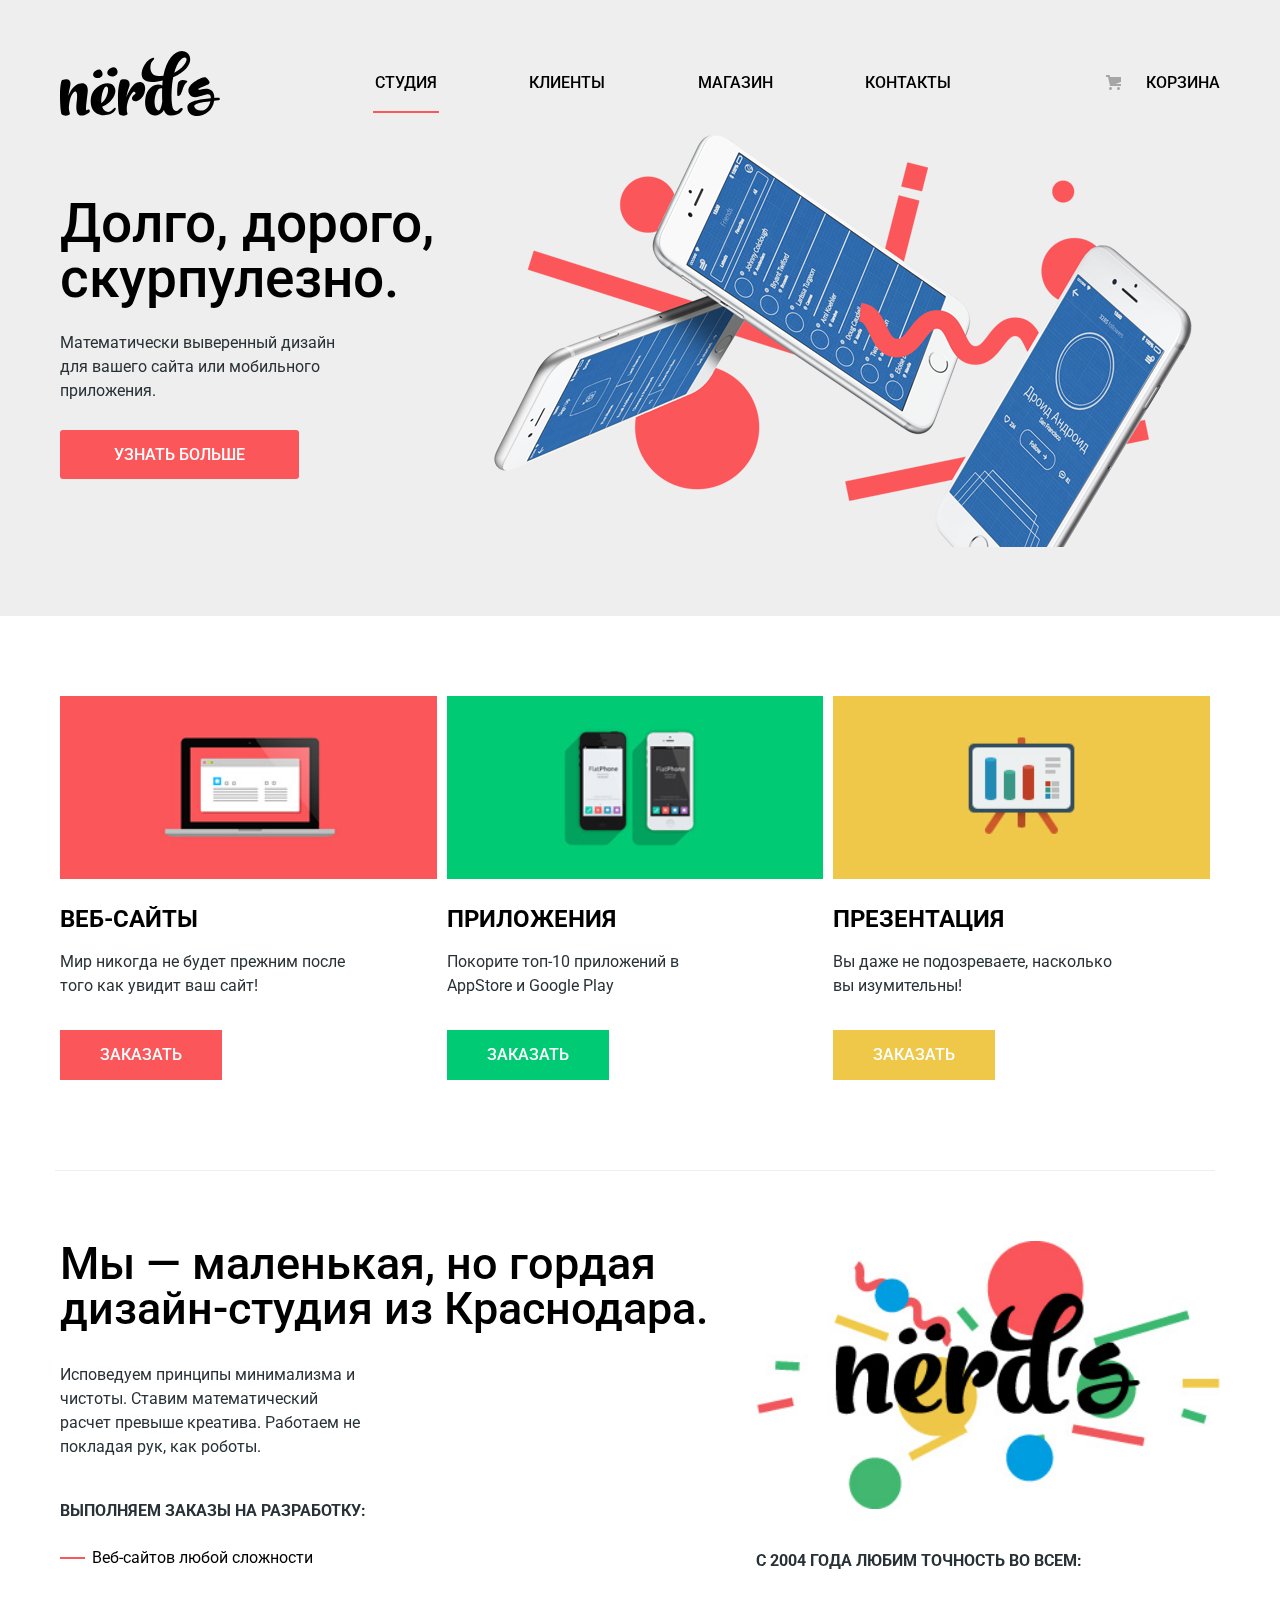
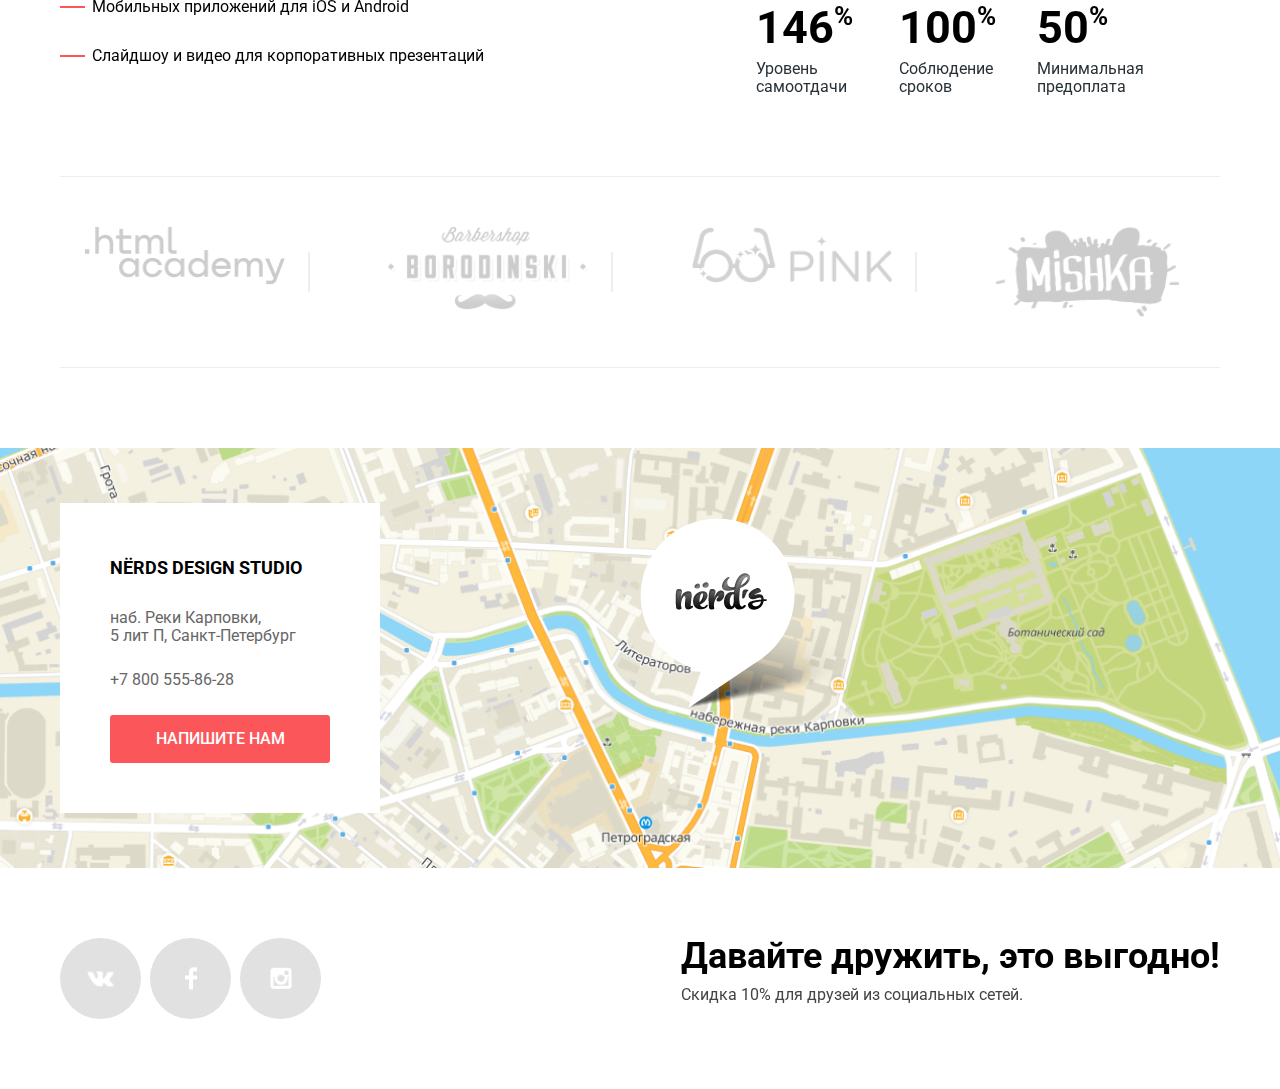
==== commit 26605238: "slider" ====
--- a/index.html
+++ b/index.html
@@ -30,11 +30,38 @@
           </nav>
           <div class="basket"><a class="basket__link" href="#">Корзина</a></div>
         </div>
-        <div class="title__wrapper">
-          <h2 class="header__title">Долго, дорого, скурпулезно.</h2>
-          <p class="header__subtitle subtitle">Математически выверенный дизайн для вашего сайта или мобильного
-            приложения.</p>
-          <a href="#" class="header__btn button">узнать больше</a>
+        <div class="slider">
+          <ul class="slider__list">
+
+            <li class="slide-ecran"></li>
+
+            <li class="title__wrapper slide-1 slider__item">
+              <h2 class="header__title">Долго, дорого, скурпулезно.</h2>
+              <p class="header__subtitle subtitle">Математически выверенный дизайн для вашего сайта или мобильного
+                приложения.</p>
+              <a href="#" class="header__btn button">узнать больше</a>
+            </li>
+
+            <li class="title__wrapper slide-2 slider__item">
+              <h2 class="header__title">Любим математику как никто другой</h2>
+              <p class="header__subtitle subtitle">Никакого креатива, только математические формулы для расчета
+                идеальных
+                пропорций</p>
+              <a href="#" class="header__btn button">узнать больше</a>
+            </li>
+
+            <li class="title__wrapper slide-3 slider__item">
+              <h2 class="header__title">Только ночь,
+                только хардкор</h2>
+              <p class="header__subtitle subtitle">Работать днем, как все? Мы против этого.
+                Ближе к полуночи работа только начинается.</p>
+              <a href="#" class="header__btn button">узнать больше</a>
+            </li>
+
+          </ul>
+          <!-- <div class="sim-slider-arrow-left"></div>
+          <div class="sim-slider-arrow-right"></div> -->
+          <div class="sim-slider-dots"></div>
         </div>
       </div>
     </div>
@@ -165,7 +192,7 @@
     </div>
   </footer>
 
-
+<script src="js/slider.js"></script>
   <script src="js/main.js"></script>
 </body>
 
--- a/css/style.css
+++ b/css/style.css
@@ -4,7 +4,7 @@
 }
 
 .container {
-  max-width: 1160px;
+  max-width: 1200px;
   width: 100%;
   margin: 0 auto;
   padding: 0 20px;
@@ -79,14 +79,94 @@
   background-position: left;
   padding-left: 40px;
 }
+.slide-ecran{
+  height: 500px;
+}
+.slider{
+  position: relative;
+}
 .title__wrapper {
   padding-top: 80px;
   padding-bottom: 80px;
-  background-image: url(../images/home/illustration_2.png);
+ 
   background-repeat: no-repeat;
   background-size: contain;
   background-position: right;
-}
+  opacity: 0;
+  position: absolute;
+  left: 0;
+  top: 0;
+  display: block;
+  width: 100%;
+
+  transition: opacity 1s ease-in;
+}
+.slide-1{
+  background-image: url(../images/home/slider-1.png);
+  
+}
+.slide-2{
+  background-image: url(../images/home/slider-2.png);
+
+}
+.slide-3{
+  background-image: url(../images/home/slider-3.png);
+
+}
+/* Navigation item styles */
+div.sim-slider-arrow-left,
+div.sim-slider-arrow-right {
+  width: 22px;
+  height: 40px;
+  position: absolute;
+  cursor: pointer;
+  opacity: 0.6;
+  z-index: 4;
+}
+
+div.sim-slider-arrow-left {
+  left: 10px;
+  top: 40%;
+  display: block;
+  background: url("http://pvbk.spb.ru/inc/slider/sim-files/sim-arrow-left.png") no-repeat;
+}
+
+div.sim-slider-arrow-right {
+  right: 10px;
+  top: 40%;
+  display: block;
+  background: url("http://pvbk.spb.ru/inc/slider/sim-files/sim-arrow-right.png") no-repeat;
+}
+
+div.sim-slider-arrow-left:hover {
+  opacity: 1.0;
+}
+
+div.sim-slider-arrow-right:hover {
+  opacity: 1.0;
+}
+
+div.sim-slider-dots {
+  width: 100%;
+  height: auto;
+  position: absolute;
+  left: 0;
+  bottom: 0;
+  z-index: 3;
+  text-align: center;
+}
+
+span.sim-dot {
+  width: 10px;
+  height: 10px;
+  margin: 5px 7px;
+  padding: 0;
+  display: inline-block;
+  background-color: #BBB;
+  border-radius: 5px;
+  cursor: pointer;
+}
+
 .header__title {
   max-width: 500px;
   font-size: 55px;
@@ -119,6 +199,7 @@
 .button:active {
   background-color: #d7373b;
   color: rgba(255, 255, 255, 0.3);
+  box-shadow: inset 0px 3px 0px rgba(0, 1, 1, 0.1);
 }
 
 .services {
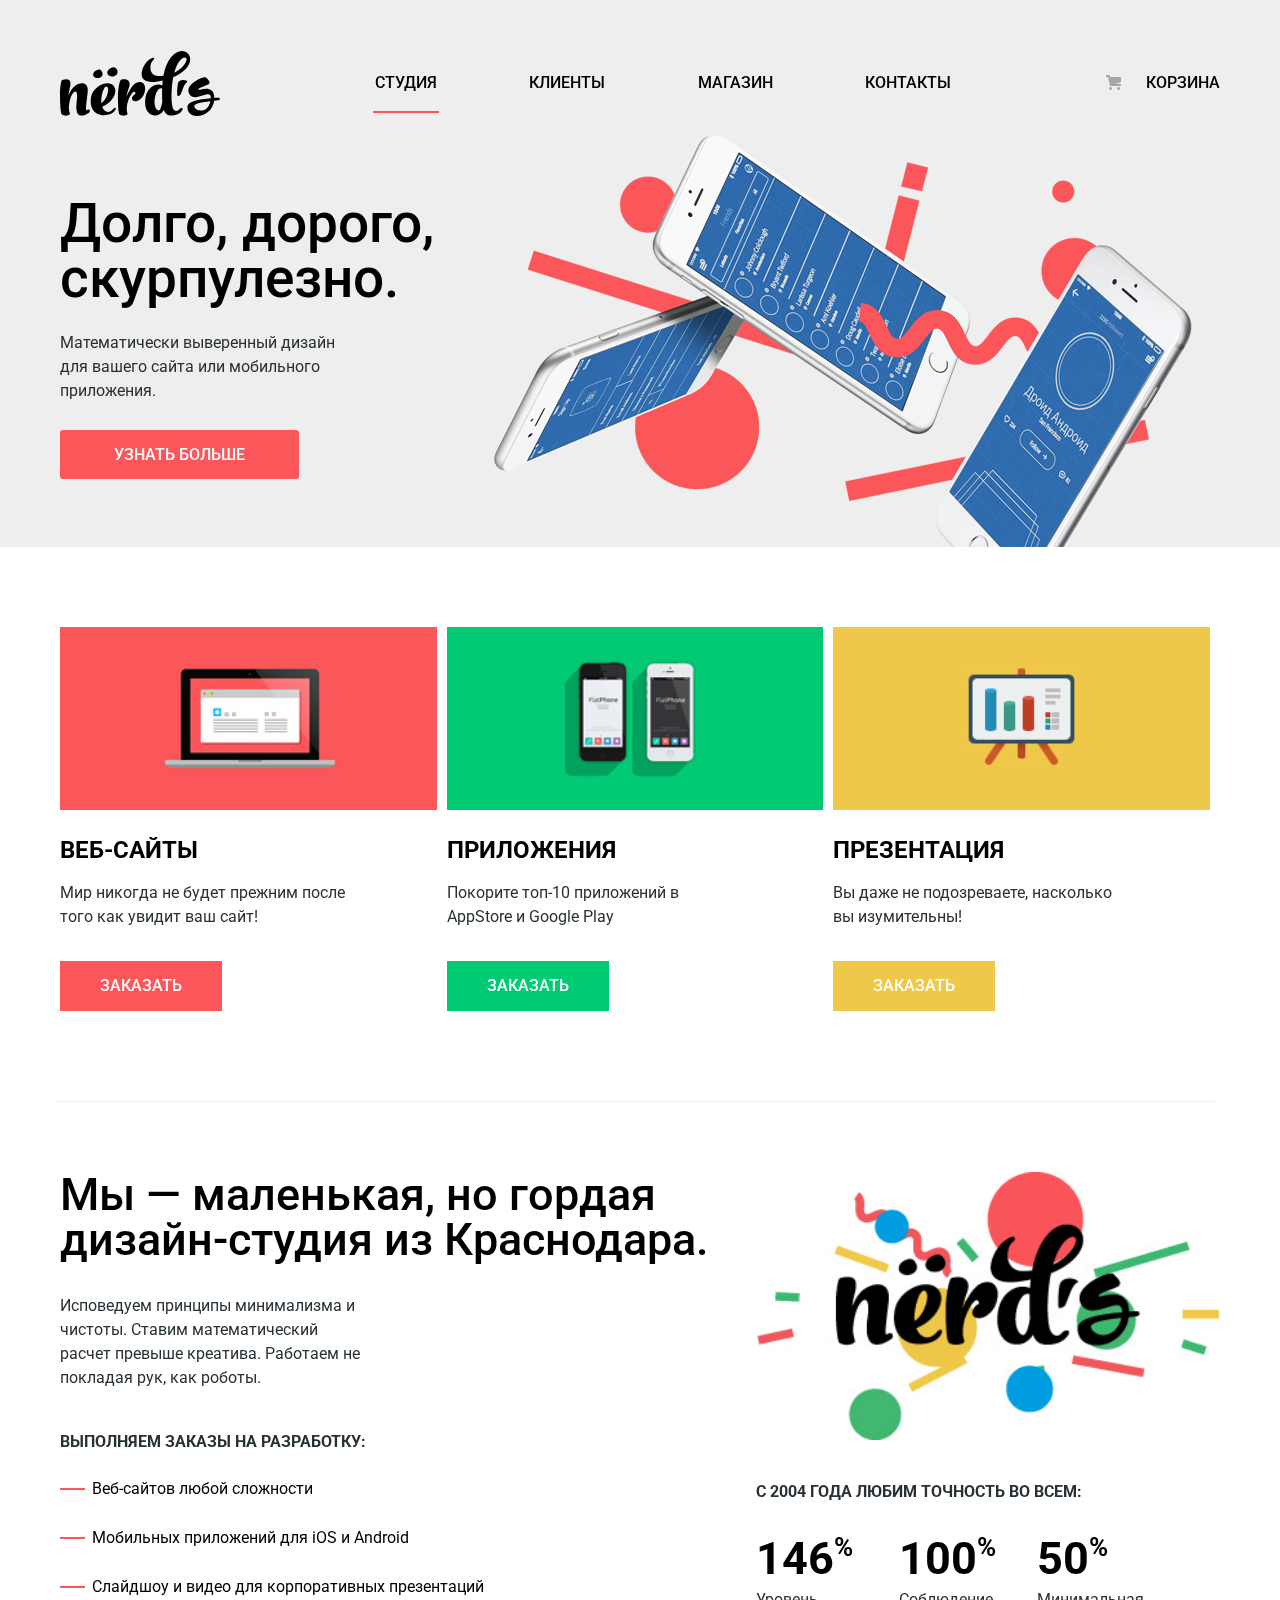
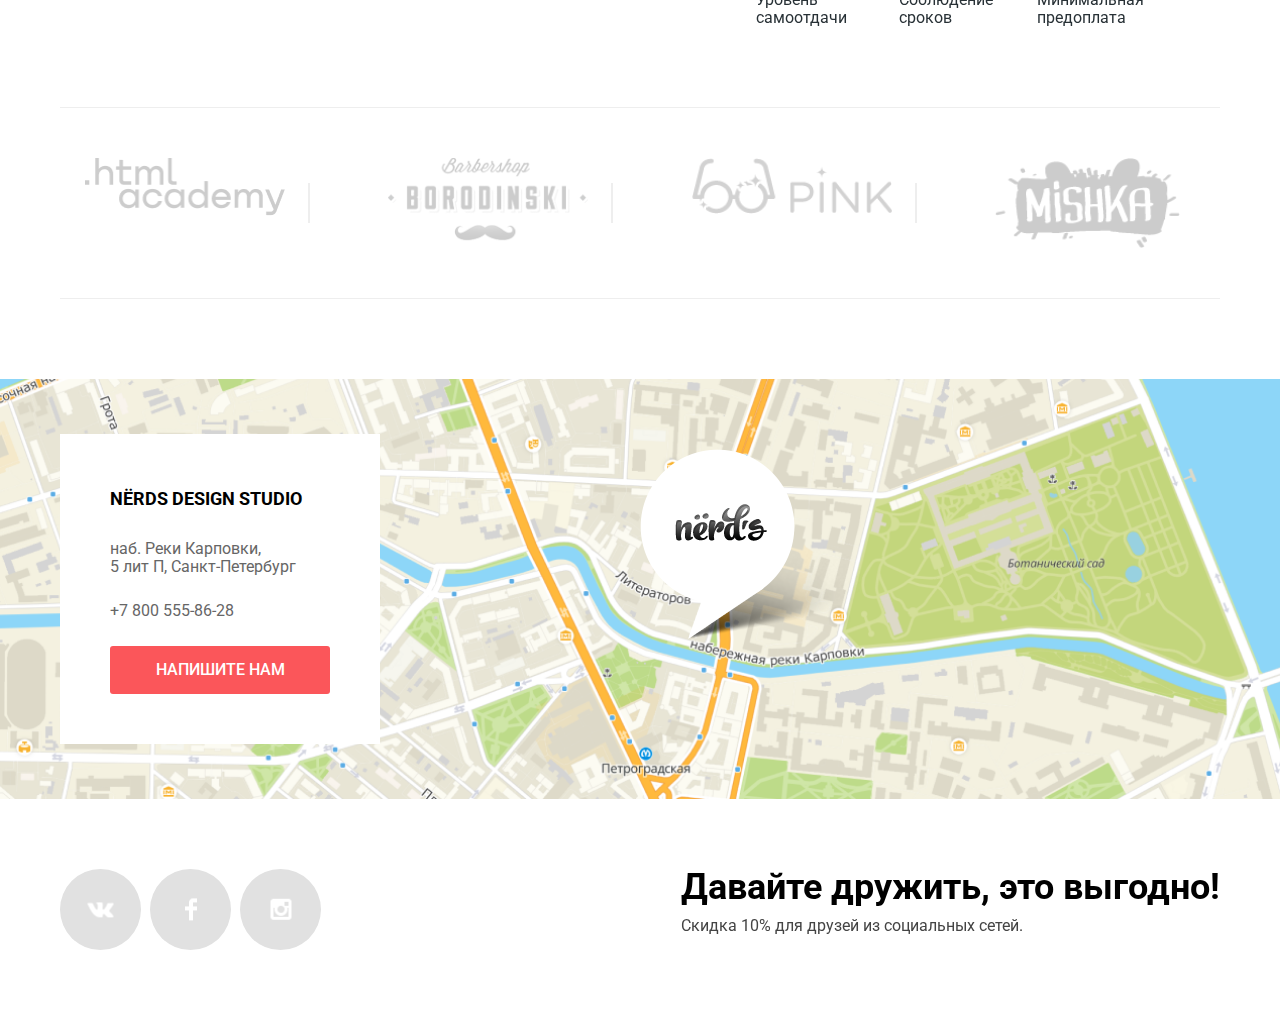
==== commit 795e2633: "sl" ====
--- a/index.html
+++ b/index.html
@@ -33,17 +33,17 @@
         <div class="slider">
           <ul class="slider__list">
 
-            <li class="slide-ecran"></li>
+            <li class="slide-ecran"><img src="./images/home/slider-1.png" alt=""></li>
 
             <li class="title__wrapper slide-1 slider__item">
-              <h2 class="header__title">Долго, дорого, скурпулезно.</h2>
+              <h2 class="header__title">Долго, дорого,</br> скурпулезно.</h2>
               <p class="header__subtitle subtitle">Математически выверенный дизайн для вашего сайта или мобильного
                 приложения.</p>
               <a href="#" class="header__btn button">узнать больше</a>
             </li>
 
             <li class="title__wrapper slide-2 slider__item">
-              <h2 class="header__title">Любим математику как никто другой</h2>
+              <h2 class="header__title">Любим математику</br> как никто другой</h2>
               <p class="header__subtitle subtitle">Никакого креатива, только математические формулы для расчета
                 идеальных
                 пропорций</p>
@@ -51,7 +51,7 @@
             </li>
 
             <li class="title__wrapper slide-3 slider__item">
-              <h2 class="header__title">Только ночь,
+              <h2 class="header__title">Только ночь,</br>
                 только хардкор</h2>
               <p class="header__subtitle subtitle">Работать днем, как все? Мы против этого.
                 Ближе к полуночи работа только начинается.</p>
@@ -192,7 +192,7 @@
     </div>
   </footer>
 
-<script src="js/slider.js"></script>
+  <script src="js/slider.js"></script>
   <script src="js/main.js"></script>
 </body>
 
--- a/css/style.css
+++ b/css/style.css
@@ -79,16 +79,16 @@
   background-position: left;
   padding-left: 40px;
 }
-.slide-ecran{
-  height: 500px;
-}
-.slider{
+.slide-ecran {
+ opacity: 0;
+}
+.slider {
   position: relative;
 }
 .title__wrapper {
   padding-top: 80px;
   padding-bottom: 80px;
- 
+
   background-repeat: no-repeat;
   background-size: contain;
   background-position: right;
@@ -101,17 +101,14 @@
 
   transition: opacity 1s ease-in;
 }
-.slide-1{
+.slide-1 {
   background-image: url(../images/home/slider-1.png);
-  
-}
-.slide-2{
+}
+.slide-2 {
   background-image: url(../images/home/slider-2.png);
-
-}
-.slide-3{
+}
+.slide-3 {
   background-image: url(../images/home/slider-3.png);
-
 }
 /* Navigation item styles */
 div.sim-slider-arrow-left,
@@ -139,11 +136,11 @@
 }
 
 div.sim-slider-arrow-left:hover {
-  opacity: 1.0;
+  opacity: 1;
 }
 
 div.sim-slider-arrow-right:hover {
-  opacity: 1.0;
+  opacity: 1;
 }
 
 div.sim-slider-dots {
@@ -162,13 +159,13 @@
   margin: 5px 7px;
   padding: 0;
   display: inline-block;
-  background-color: #BBB;
+  background-color: #bbb;
   border-radius: 5px;
   cursor: pointer;
 }
 
 .header__title {
-  max-width: 500px;
+  /* max-width: 500px; */
   font-size: 55px;
   line-height: 55px;
   font-weight: 500;
@@ -658,7 +655,6 @@
     color: #283136;
   }
   .services {
-
     margin: 0;
     padding: 0;
   }
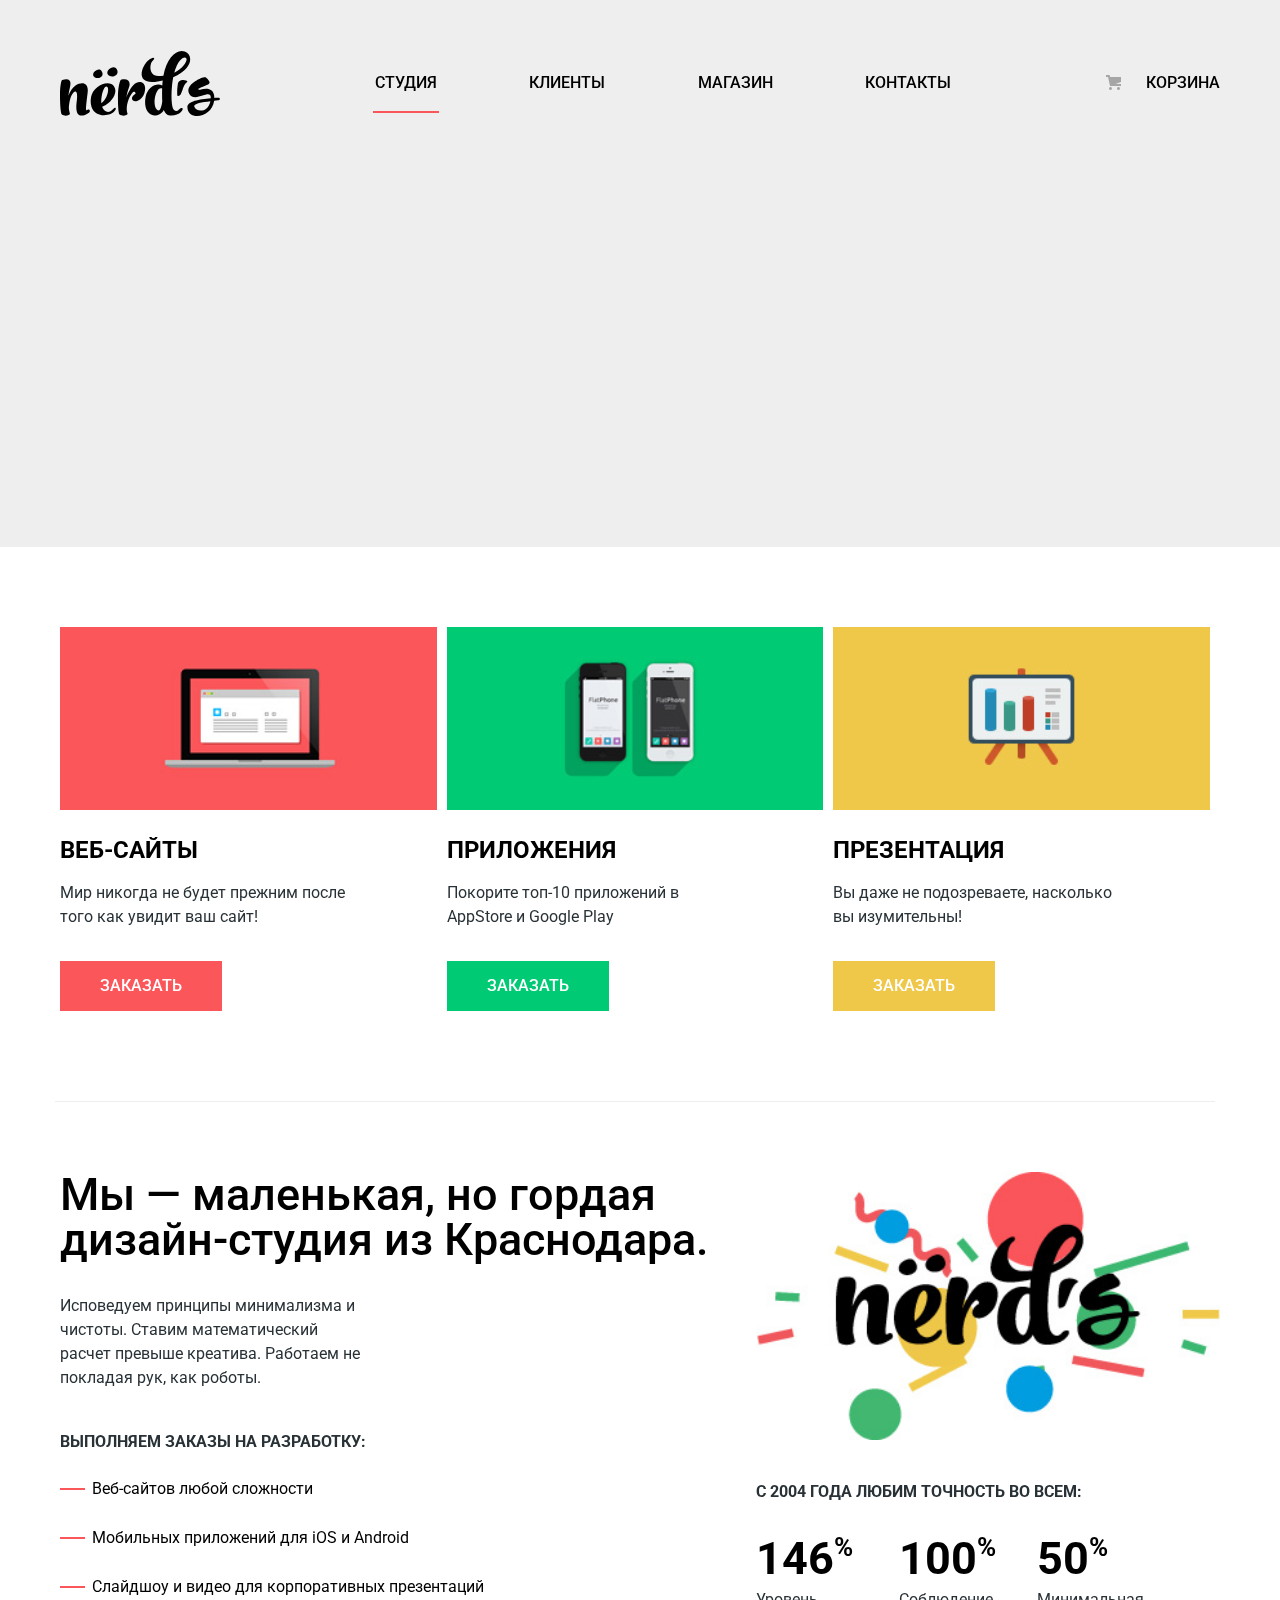
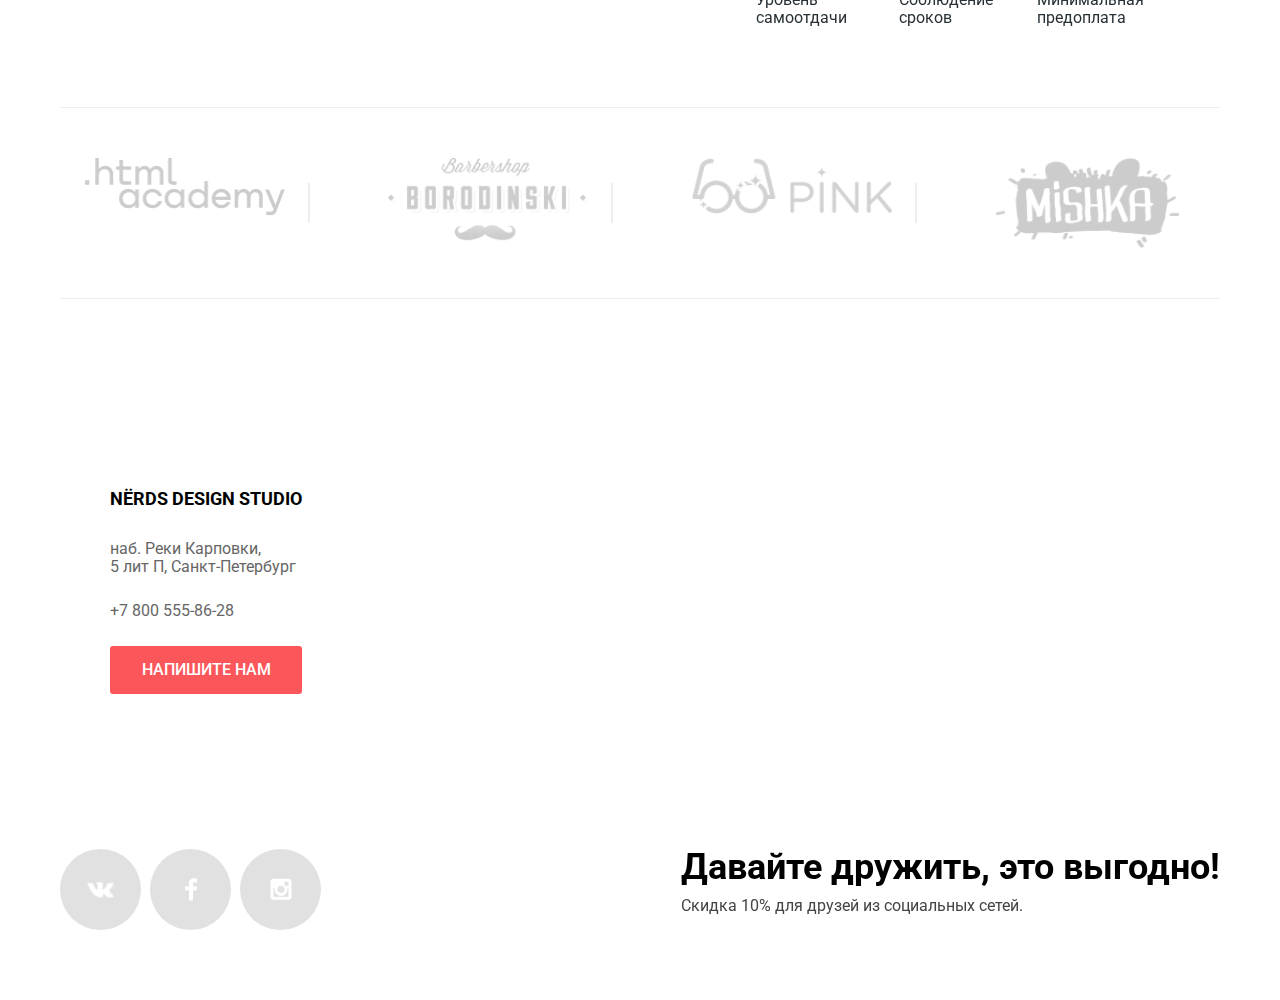
==== commit 324eeb57: "qq" ====
--- a/index.html
+++ b/index.html
@@ -15,11 +15,18 @@
 </head>
 
 <body>
+
+
+
+
+
+
+  
   <header>
     <div class="container">
       <div class="header">
         <div class="header__inner">
-          <a class="logo" href="#"><img src="images/home/logo.svg" alt="logo"></a>
+          <a class="logo" href="index.html"><img src="images/home/logo.svg" alt="logo"></a>
           <nav class="nav">
             <ul class="nav__list">
               <li class="nav__item"><a class="nav__link active" href="#">студия</a></li>
@@ -59,8 +66,8 @@
             </li>
 
           </ul>
-          <!-- <div class="sim-slider-arrow-left"></div>
-          <div class="sim-slider-arrow-right"></div> -->
+          <div class="sim-slider-arrow-left"></div>
+          <div class="sim-slider-arrow-right"></div>
           <div class="sim-slider-dots"></div>
         </div>
       </div>
@@ -138,6 +145,9 @@
   </div>
 
   <section class="map">
+    <!-- <script type="text/javascript" charset="utf-8" async src="https://api-maps.yandex.ru/services/constructor/1.0/js/?um=constructor%3A6570c0b96dc290a0900443cdb132e4ea0884dcd18ba35d191b107a240fbbe8c0&amp;width=100%25&amp;height=600&amp;lang=ru_RU&amp;scroll=true"></script> -->
+    <div id="yandexmap" style="width: 100%; min-height: 400px;"></div>
+
     <div class="container">
 
       <div class="map__contacts contacts">
@@ -192,7 +202,10 @@
     </div>
   </footer>
 
-  <script src="js/slider.js"></script>
+  <script src="https://api-maps.yandex.ru/2.1/?lang=ru_RU&amp;apikey=<ваш API-ключ>" type="text/javascript"></script>
+ 
+  <script src="js/map.js"></script>
+  <!-- <script src="js/slider.js"></script> -->
   <script src="js/main.js"></script>
 </body>
 
--- a/css/style.css
+++ b/css/style.css
@@ -80,10 +80,17 @@
   padding-left: 40px;
 }
 .slide-ecran {
- opacity: 0;
+  opacity: 0;
 }
 .slider {
   position: relative;
+}
+.slider__item {
+  transition: opacity 1s ease-in;
+  opacity: 0;
+  position: absolute;
+  left: 0;
+  top: 0;
 }
 .title__wrapper {
   padding-top: 80px;
@@ -92,23 +99,50 @@
   background-repeat: no-repeat;
   background-size: contain;
   background-position: right;
+
+  display: block;
+  width: 100%;
+}
+.slide-1 {
+  background-image: url(../images/home/slider-1.png);
+}
+.slide-2 {
+  background-image: url(../images/home/slider-2.png);
+}
+.slide-3 {
+  background-image: url(../images/home/slider-3.png);
+}
+
+.sim-slider {
+  max-width: 1000px;
+  min-width: 320px;
+  margin: 20px auto;
+  padding: 30px 50px;
+  border: 1px solid #ccd;
+  background-color: white;
+}
+
+/* General styles */
+.sim-slider {
+  position: relative;
+}
+
+.sim-slider-list {
+  margin: 0;
+  padding: 0;
+  list-style-type: none;
+  position: relative;
+}
+
+.sim-slider-element {
+  width: 100%;
+  transition: opacity 1s ease-in;
   opacity: 0;
   position: absolute;
+  z-index: 2;
   left: 0;
   top: 0;
   display: block;
-  width: 100%;
-
-  transition: opacity 1s ease-in;
-}
-.slide-1 {
-  background-image: url(../images/home/slider-1.png);
-}
-.slide-2 {
-  background-image: url(../images/home/slider-2.png);
-}
-.slide-3 {
-  background-image: url(../images/home/slider-3.png);
 }
 /* Navigation item styles */
 div.sim-slider-arrow-left,
@@ -148,9 +182,10 @@
   height: auto;
   position: absolute;
   left: 0;
-  bottom: 0;
-  z-index: 3;
+  bottom: -20px;
+  z-index: 300;
   text-align: center;
+  height: 100px;
 }
 
 span.sim-dot {
@@ -415,7 +450,7 @@
   background-image: url(../images/home/partners_4.png);
 }
 .map {
-  background-image: url(../images/home/map.png);
+  /* background-image: url(../images/home/map.png); */
   background-repeat: no-repeat;
   background-position: center;
   background-size: cover;
@@ -426,15 +461,13 @@
   padding: 55px 0;
 
   position: relative;
-}
-
-.contacts::after {
-  content: url(../images/home/map-marker.png);
-  position: absolute;
-  /* top: 22%;
-  left: 60%; */
-  top: 70px;
-  left: 50%;
+  min-height: 400px;
+}
+#yandexmap {
+  position: absolute;
+  z-index: 1;
+  top: 0;
+  bottom: 0;
 }
 .contacts {
   background-color: #fff;
@@ -451,6 +484,8 @@
   justify-content: space-between;
 
   padding: 50px;
+  z-index: 2;
+  position: absolute;
 }
 
 .contacts__title {
